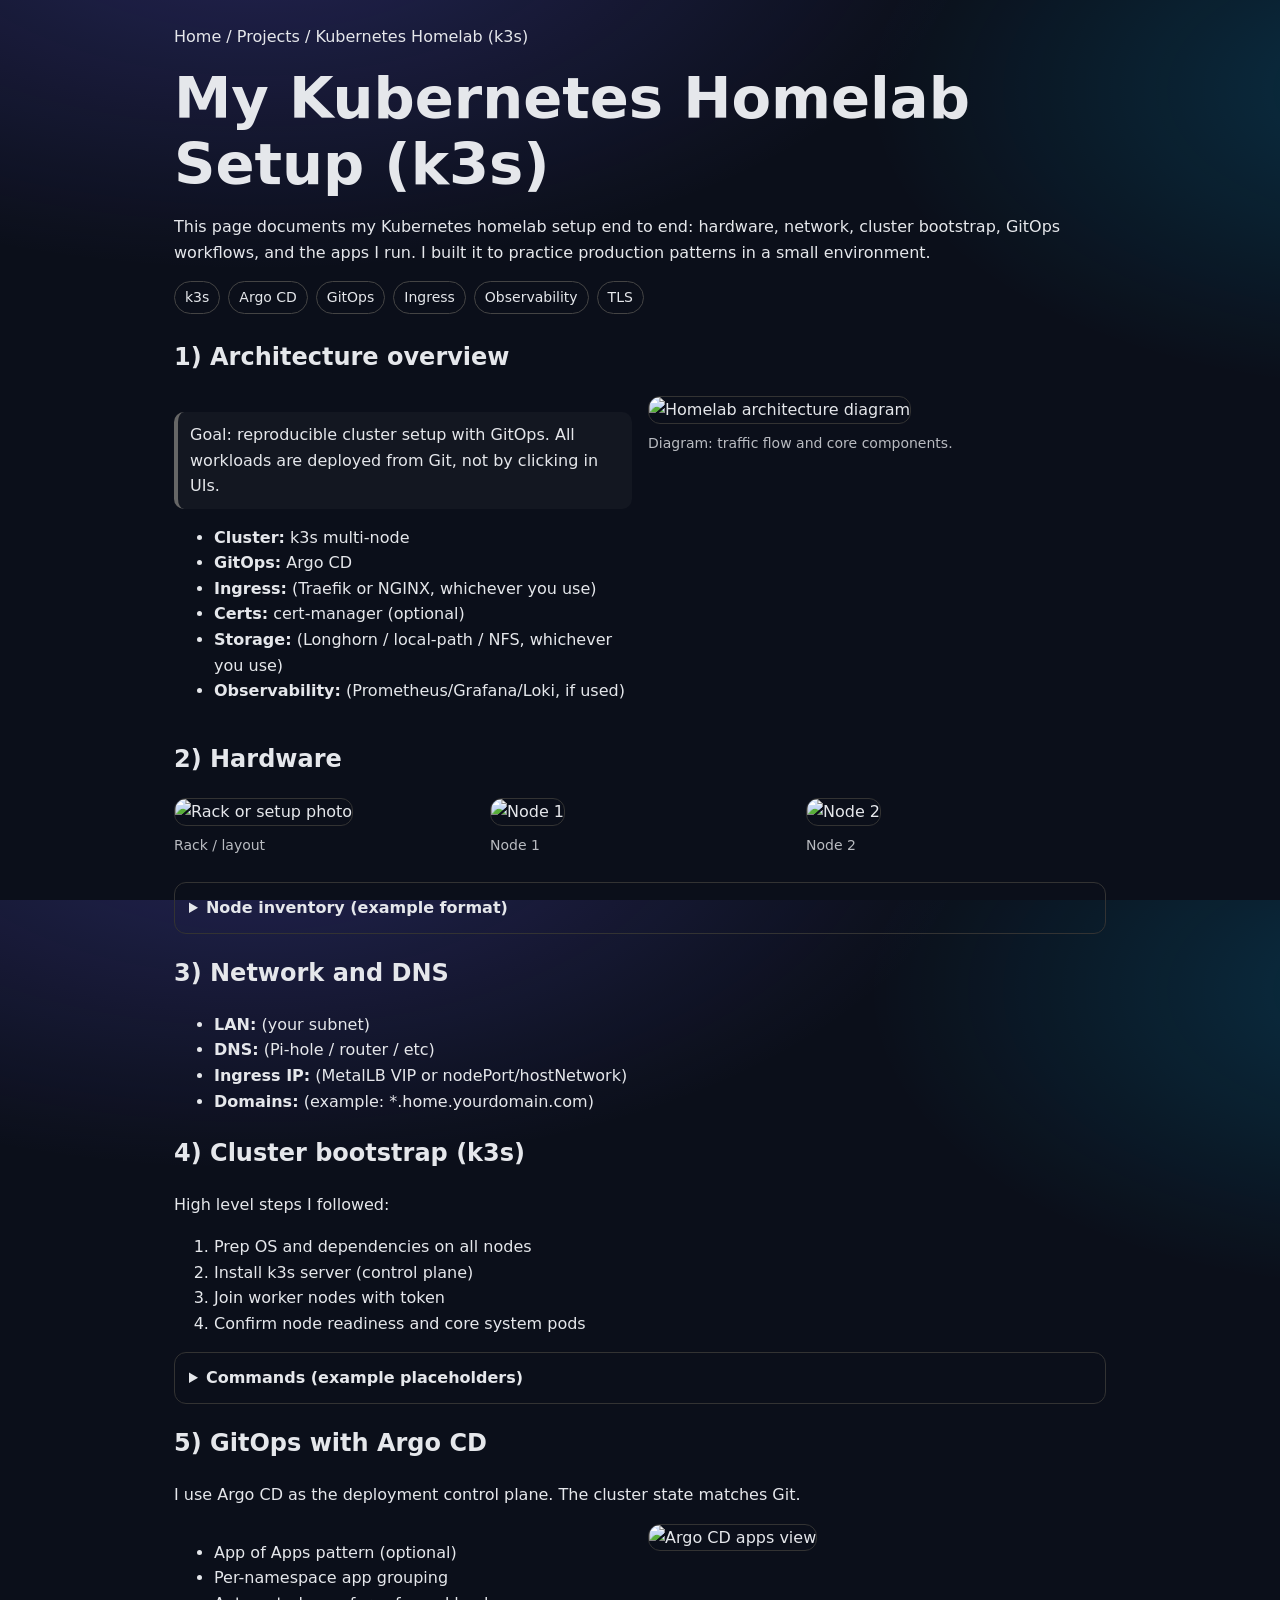
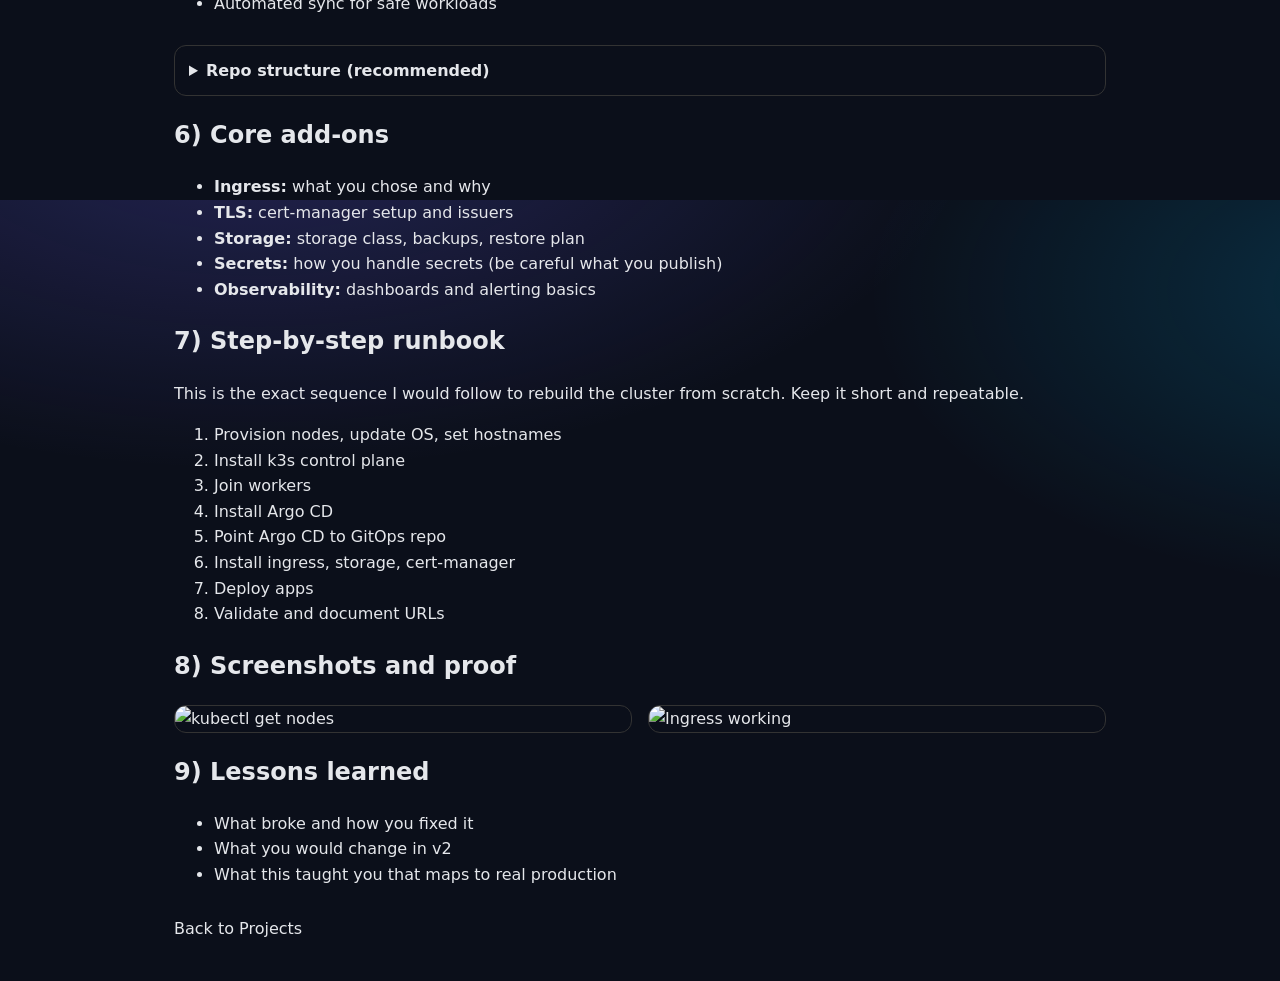
==== projects/home-lab-k3s.html @ 9fe8a178 "Update home-lab-k3s.html" ====
<!doctype html>
<html lang="en">
<head>
  <meta charset="utf-8" />
  <meta name="viewport" content="width=device-width,initial-scale=1" />
  <title>Kubernetes Homelab (k3s) | Sanjay Khambam</title>

  <!-- Reuse your main CSS -->
  <link rel="stylesheet" href="../style.css" />

  <style>
    /* Small page-only helpers if you need them */
    .page { max-width: 980px; margin: 0 auto; padding: 24px; }
    .crumbs { margin-bottom: 16px; }
    .crumbs a { text-decoration: none; }
    .meta { display: flex; flex-wrap: wrap; gap: 8px; margin: 12px 0 24px; }
    .tag { border: 1px solid #444; border-radius: 999px; padding: 4px 10px; font-size: 14px; }
    .grid2 { display: grid; grid-template-columns: 1fr 1fr; gap: 16px; }
    .grid3 { display: grid; grid-template-columns: repeat(3, 1fr); gap: 16px; }
    @media (max-width: 860px) { .grid2, .grid3 { grid-template-columns: 1fr; } }
    .img { width: 100%; border-radius: 12px; border: 1px solid #333; }
    pre { overflow: auto; padding: 14px; border-radius: 12px; border: 1px solid #333; }
    code { font-family: ui-monospace, SFMono-Regular, Menlo, Monaco, Consolas, "Liberation Mono", "Courier New", monospace; }
    details { border: 1px solid #333; border-radius: 12px; padding: 12px 14px; }
    details summary { cursor: pointer; font-weight: 600; }
    .callout { border-left: 4px solid #666; padding: 10px 12px; background: rgba(255,255,255,0.03); border-radius: 10px; }
  </style>
</head>

<body>
  <main class="page">
    <div class="crumbs">
      <a href="../index.html">Home</a> / <a href="../index.html#projects">Projects</a> / Kubernetes Homelab (k3s)
    </div>

    <h1>My Kubernetes Homelab Setup (k3s)</h1>
    <p>
      This page documents my Kubernetes homelab setup end to end: hardware, network, cluster bootstrap,
      GitOps workflows, and the apps I run. I built it to practice production patterns in a small environment.
    </p>

    <div class="meta">
      <span class="tag">k3s</span>
      <span class="tag">Argo CD</span>
      <span class="tag">GitOps</span>
      <span class="tag">Ingress</span>
      <span class="tag">Observability</span>
      <span class="tag">TLS</span>
    </div>

    <h2>1) Architecture overview</h2>
    <div class="grid2">
      <div>
        <p class="callout">
          Goal: reproducible cluster setup with GitOps.
          All workloads are deployed from Git, not by clicking in UIs.
        </p>
        <ul>
          <li><strong>Cluster:</strong> k3s multi-node</li>
          <li><strong>GitOps:</strong> Argo CD</li>
          <li><strong>Ingress:</strong> (Traefik or NGINX, whichever you use)</li>
          <li><strong>Certs:</strong> cert-manager (optional)</li>
          <li><strong>Storage:</strong> (Longhorn / local-path / NFS, whichever you use)</li>
          <li><strong>Observability:</strong> (Prometheus/Grafana/Loki, if used)</li>
        </ul>
      </div>
      <div>
        <img class="img" src="../assets/projects/homelab-k3s/diagrams/architecture.png" alt="Homelab architecture diagram" />
        <p style="opacity:0.8;font-size:14px;margin-top:8px;">Diagram: traffic flow and core components.</p>
      </div>
    </div>

    <h2>2) Hardware</h2>
    <div class="grid3">
      <div>
        <img class="img" src="../assets/projects/homelab-k3s/img/rack-front.jpg" alt="Rack or setup photo" />
        <p style="opacity:0.8;font-size:14px;margin-top:8px;">Rack / layout</p>
      </div>
      <div>
        <img class="img" src="../assets/projects/homelab-k3s/img/node-1.jpg" alt="Node 1" />
        <p style="opacity:0.8;font-size:14px;margin-top:8px;">Node 1</p>
      </div>
      <div>
        <img class="img" src="../assets/projects/homelab-k3s/img/node-2.jpg" alt="Node 2" />
        <p style="opacity:0.8;font-size:14px;margin-top:8px;">Node 2</p>
      </div>
    </div>

    <details style="margin-top:12px;">
      <summary>Node inventory (example format)</summary>
      <pre><code>Control plane:
- node-cp-1: CPU, RAM, Disk, OS

Workers:
- node-w-1: CPU, RAM, Disk, OS
- node-w-2: CPU, RAM, Disk, OS

Network:
- Router/firewall:
- Switch:
- DNS:</code></pre>
    </details>

    <h2>3) Network and DNS</h2>
    <ul>
      <li><strong>LAN:</strong> (your subnet)</li>
      <li><strong>DNS:</strong> (Pi-hole / router / etc)</li>
      <li><strong>Ingress IP:</strong> (MetalLB VIP or nodePort/hostNetwork)</li>
      <li><strong>Domains:</strong> (example: *.home.yourdomain.com)</li>
    </ul>

    <h2>4) Cluster bootstrap (k3s)</h2>
    <p>High level steps I followed:</p>
    <ol>
      <li>Prep OS and dependencies on all nodes</li>
      <li>Install k3s server (control plane)</li>
      <li>Join worker nodes with token</li>
      <li>Confirm node readiness and core system pods</li>
    </ol>

    <details>
      <summary>Commands (example placeholders)</summary>
      <pre><code># Control plane
curl -sfL https://get.k3s.io | sh -

# Get node token
sudo cat /var/lib/rancher/k3s/server/node-token

# Worker
curl -sfL https://get.k3s.io | K3S_URL="https://&lt;cp-ip&gt;:6443" K3S_TOKEN="&lt;token&gt;" sh -

# Verify
kubectl get nodes -o wide
kubectl get pods -A</code></pre>
    </details>

    <h2>5) GitOps with Argo CD</h2>
    <p>
      I use Argo CD as the deployment control plane. The cluster state matches Git.
    </p>

    <div class="grid2">
      <div>
        <ul>
          <li>App of Apps pattern (optional)</li>
          <li>Per-namespace app grouping</li>
          <li>Automated sync for safe workloads</li>
        </ul>
      </div>
      <div>
        <img class="img" src="../assets/projects/homelab-k3s/screenshots/argocd-apps.png" alt="Argo CD apps view" />
      </div>
    </div>

    <details style="margin-top:12px;">
      <summary>Repo structure (recommended)</summary>
      <pre><code>homelab-gitops/
  clusters/
    home/
      apps/
        argocd/
        ingress/
        cert-manager/
        monitoring/
        apps/
      bootstrap/
  charts/
  README.md</code></pre>
    </details>

    <h2>6) Core add-ons</h2>
    <ul>
      <li><strong>Ingress:</strong> what you chose and why</li>
      <li><strong>TLS:</strong> cert-manager setup and issuers</li>
      <li><strong>Storage:</strong> storage class, backups, restore plan</li>
      <li><strong>Secrets:</strong> how you handle secrets (be careful what you publish)</li>
      <li><strong>Observability:</strong> dashboards and alerting basics</li>
    </ul>

    <h2>7) Step-by-step runbook</h2>
    <p>
      This is the exact sequence I would follow to rebuild the cluster from scratch.
      Keep it short and repeatable.
    </p>

    <ol>
      <li>Provision nodes, update OS, set hostnames</li>
      <li>Install k3s control plane</li>
      <li>Join workers</li>
      <li>Install Argo CD</li>
      <li>Point Argo CD to GitOps repo</li>
      <li>Install ingress, storage, cert-manager</li>
      <li>Deploy apps</li>
      <li>Validate and document URLs</li>
    </ol>

    <h2>8) Screenshots and proof</h2>
    <div class="grid2">
      <img class="img" src="../assets/projects/homelab-k3s/screenshots/kubectl-nodes.png" alt="kubectl get nodes" />
      <img class="img" src="../assets/projects/homelab-k3s/screenshots/ingress.png" alt="Ingress working" />
    </div>

    <h2>9) Lessons learned</h2>
    <ul>
      <li>What broke and how you fixed it</li>
      <li>What you would change in v2</li>
      <li>What this taught you that maps to real production</li>
    </ul>

    <p style="margin-top:28px;">
      <a href="../index.html#projects">Back to Projects</a>
    </p>
  </main>
</body>
</html>
---- style.css ----
:root{--bg:#0b0f1a;--panel:#111827;--text:#E5E7EB;--muted:#9CA3AF;--brand1:#6C63FF;--brand2:#00C2FF;--chip:#1f2937}
*{box-sizing:border-box}html,body{height:100%}
body{margin:0;font-family:Inter,system-ui,-apple-system,Segoe UI,Roboto,Arial;background: radial-gradient(1200px 600px at 20% -10%, rgba(108,99,255,.25), transparent 60%), radial-gradient(900px 500px at 110% 10%, rgba(0,194,255,.18), transparent 60%), var(--bg);color:var(--text);line-height:1.6;-webkit-font-smoothing:antialiased}
a{color:inherit;text-decoration:none}
.nav{position:sticky;top:0;z-index:50;display:flex;justify-content:space-between;align-items:center;padding:14px 28px;backdrop-filter: blur(10px);background: rgba(11,15,26,.55);border-bottom:1px solid rgba(255,255,255,.06)}
.nav a{margin:0 10px;color:var(--muted);font-weight:600}.nav a:hover{color:#fff}.brand{color:#fff;font-weight:800;letter-spacing:.3px}
.hero{position:relative;min-height:78vh;display:grid;place-items:center;overflow:hidden}
.hero-bg{position:absolute;inset:0;width:100%;height:100%;object-fit:cover;filter:saturate(.95) contrast(1.05)}
.hero-overlay{position:absolute;inset:0;background:linear-gradient(180deg, rgba(11,15,26,.55) 0%, rgba(11,15,26,.85) 70%)}
.hero-content{position:relative;padding:0 24px;text-align:center;max-width:1100px;animation:fadeIn .8s ease both}
.eyebrow{letter-spacing:.35em;color:var(--muted);font-weight:700;font-size:.8rem}
h1{font-size:clamp(2rem, 4.8vw, 3.6rem);margin:.4rem 0 1rem;line-height:1.15}
.glow{background:linear-gradient(90deg,#fff,#c3d9ff);-webkit-background-clip:text;background-clip:text;color:transparent;text-shadow:0 0 30px rgba(108,99,255,.3)}
.sub{max-width:850px;margin:0 auto 16px;color:#cbd5e1}
.chips{display:flex;flex-wrap:wrap;gap:10px;justify-content:center;margin:18px 0 26px}
.chip{padding:8px 14px;border-radius:999px;background:var(--chip);color:#c7d2fe;border:1px solid rgba(255,255,255,.06);transition:all .2s}
.chip:hover{transform:translateY(-2px);box-shadow:0 10px 20px rgba(108,99,255,.18), inset 0 0 0 1px rgba(108,99,255,.4)}
.cta{display:inline-block;padding:12px 22px;border-radius:12px;font-weight:800;letter-spacing:.4px;background:linear-gradient(90deg,var(--brand1),var(--brand2));color:#0b1020;box-shadow:0 12px 30px rgba(0,194,255,.25);transition:transform .15s ease, box-shadow .15s ease}
.cta:hover{transform:translateY(-2px);box-shadow:0 14px 36px rgba(0,194,255,.35)}
.section{max-width:1100px;margin:60px auto;padding:0 24px}
.section h2{font-size:1.8rem;margin-bottom:16px}
.grid-tiles{display:grid;grid-template-columns:repeat(auto-fit,minmax(160px,1fr));gap:14px}
.tile{padding:18px 16px;border-radius:14px;background:var(--panel);border:1px solid rgba(255,255,255,.06);text-align:center;transition:all .2s}
.tile:hover{transform:translateY(-3px);box-shadow:0 10px 22px rgba(108,99,255,.18)}
.cards{display:grid;grid-template-columns:repeat(auto-fit,minmax(260px,1fr));gap:16px}
.card{padding:18px;border-radius:16px;background:var(--panel);border:1px solid rgba(255,255,255,.06);transition:all .2s}
.card:hover{transform:translateY(-3px);box-shadow:0 12px 26px rgba(0,194,255,.2)}.card.link{cursor:pointer}
.certs{display:grid;grid-template-columns:repeat(auto-fit,minmax(280px,1fr));gap:16px}
.cert{display:flex;gap:14px;align-items:center;padding:14px;border-radius:16px;background:var(--panel);border:1px solid rgba(255,255,255,.06)}
.cert img{width:72px;height:72px;border-radius:12px;background:#0b0f1a}
.cert h4{margin:0 0 4px}.hint{color:var(--muted);font-size:.9rem}
.socials{display:flex;flex-wrap:wrap;gap:12px}
.social{display:inline-flex;align-items:center;gap:8px;padding:10px 14px;border-radius:12px;background:var(--panel);border:1px solid rgba(255,255,255,.06);transition:all .2s}
.social:hover{transform:translateY(-2px);box-shadow:0 10px 22px rgba(0,194,255,.2)}
.social img{width:18px;height:18px}
.footer{padding:26px 16px;text-align:center;color:var(--muted)}
@keyframes fadeIn{from{opacity:0;transform:translateY(8px)}to{opacity:1;transform:none}}
@media (max-width:640px){.nav{padding:12px 16px}.nav nav a{display:none}}

/* Typewriter Effect */
.typewriter {
  overflow: hidden;
  white-space: nowrap;
  border-right: 3px solid rgba(108, 99, 255, 0.75);
  width: 0;
  animation: typing 3.5s steps(40, end) forwards, blink .75s step-end infinite;
  display: inline-block;
}

@keyframes typing {
  from { width: 0 }
  to { width: 100% }
}

@keyframes blink {
  from, to { border-color: transparent }
  50% { border-color: rgba(108, 99, 255, 0.75); }
}

/* Section layout improvements */
.section {
  max-width: 1000px;
  margin: 80px auto;
  padding: 0 24px;
  text-align: center;
  animation: fadeInUp 0.8s ease both;
}

.section h2 {
  font-size: 2rem;
  margin-bottom: 20px;
  color: #fff;
}

.section p {
  color: #cbd5e1;
  margin-bottom: 24px;
}

.grid-tiles {
  display: flex;
  flex-wrap: wrap;
  justify-content: center;
  gap: 18px;
}

/* Fade in animation for smoother reveal */
@keyframes fadeInUp {
  from { opacity: 0; transform: translateY(20px); }
  to { opacity: 1; transform: translateY(0); }
}
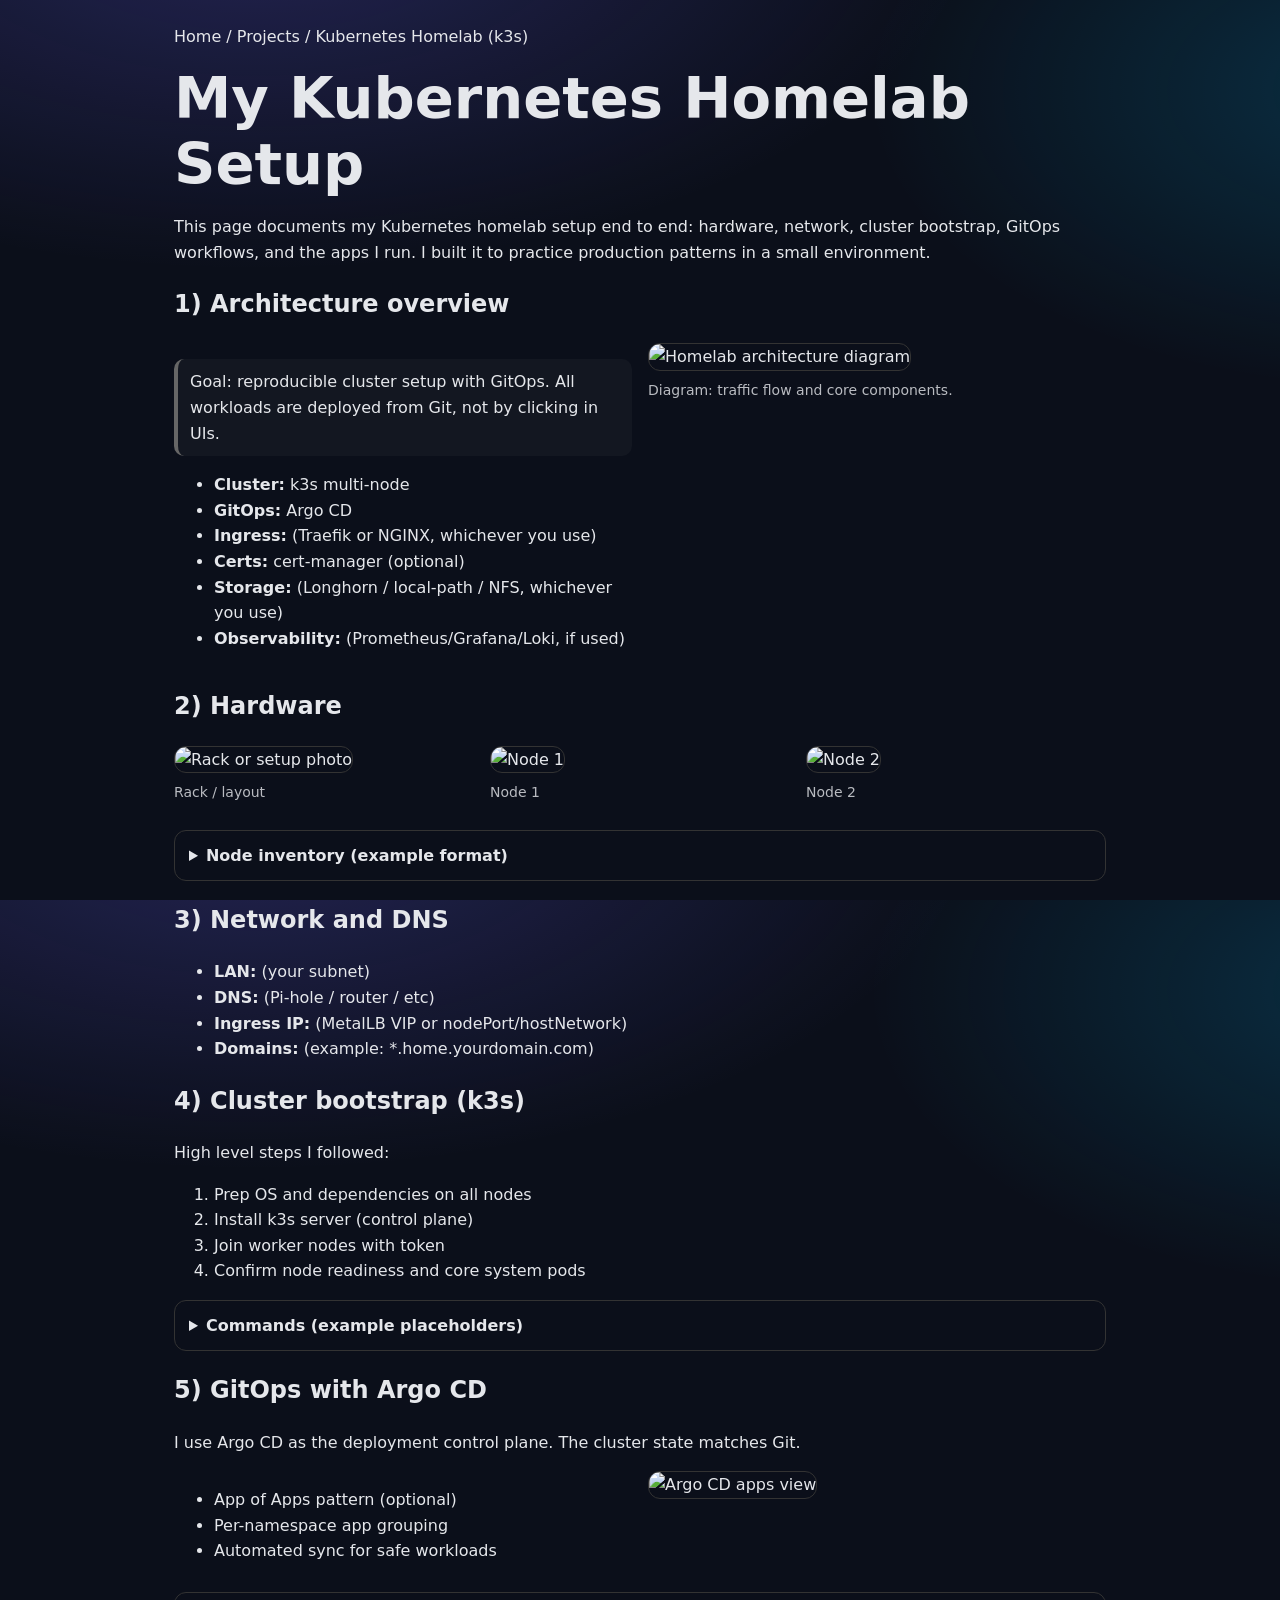
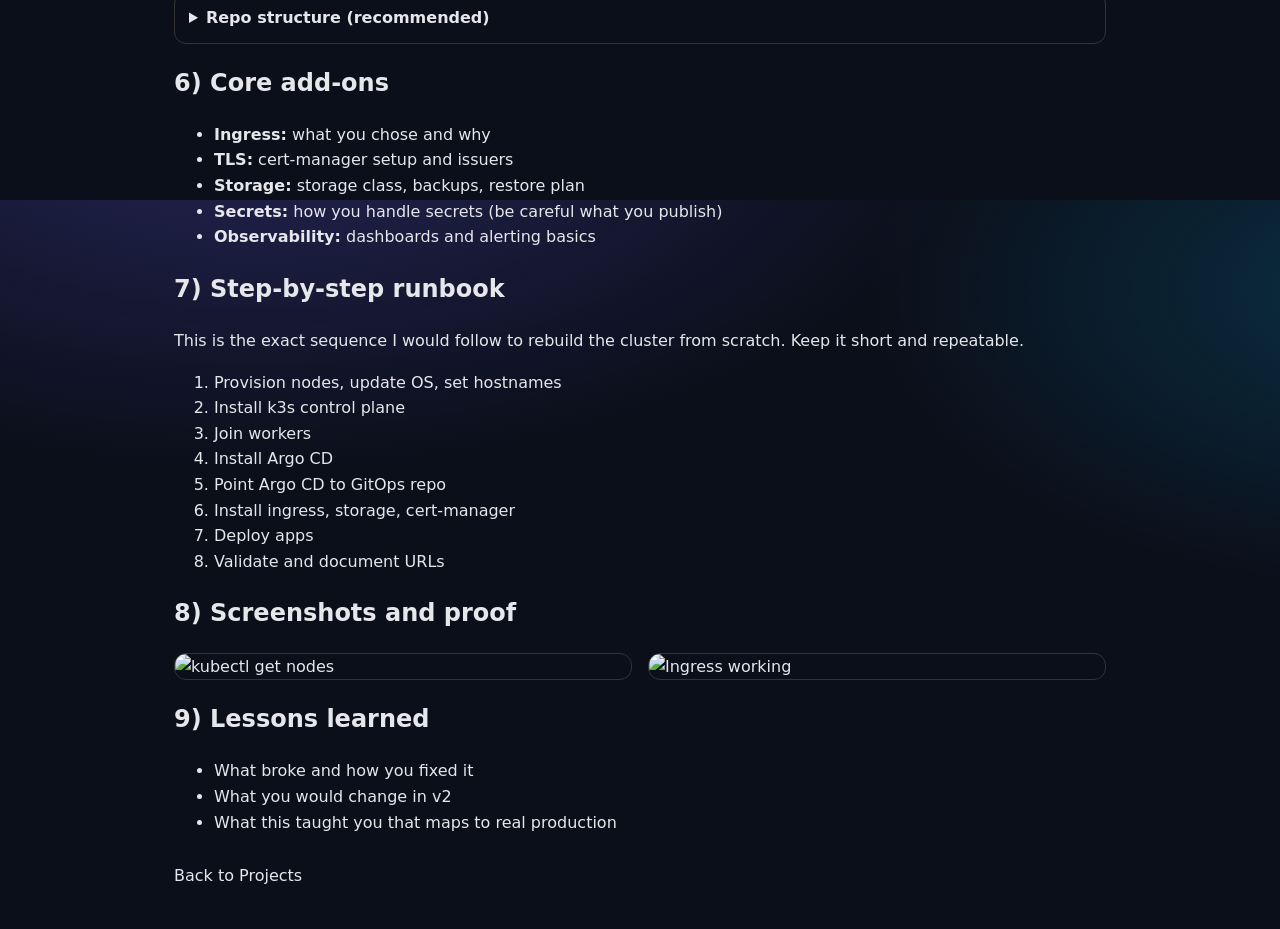
==== commit 742a4927: "Update home-lab-k3s.html" ====
--- a/projects/home-lab-k3s.html
+++ b/projects/home-lab-k3s.html
@@ -33,20 +33,12 @@
       <a href="../index.html">Home</a> / <a href="../index.html#projects">Projects</a> / Kubernetes Homelab (k3s)
     </div>
 
-    <h1>My Kubernetes Homelab Setup (k3s)</h1>
+    <h1>My Kubernetes Homelab Setup</h1>
     <p>
       This page documents my Kubernetes homelab setup end to end: hardware, network, cluster bootstrap,
       GitOps workflows, and the apps I run. I built it to practice production patterns in a small environment.
     </p>
 
-    <div class="meta">
-      <span class="tag">k3s</span>
-      <span class="tag">Argo CD</span>
-      <span class="tag">GitOps</span>
-      <span class="tag">Ingress</span>
-      <span class="tag">Observability</span>
-      <span class="tag">TLS</span>
-    </div>
 
     <h2>1) Architecture overview</h2>
     <div class="grid2">
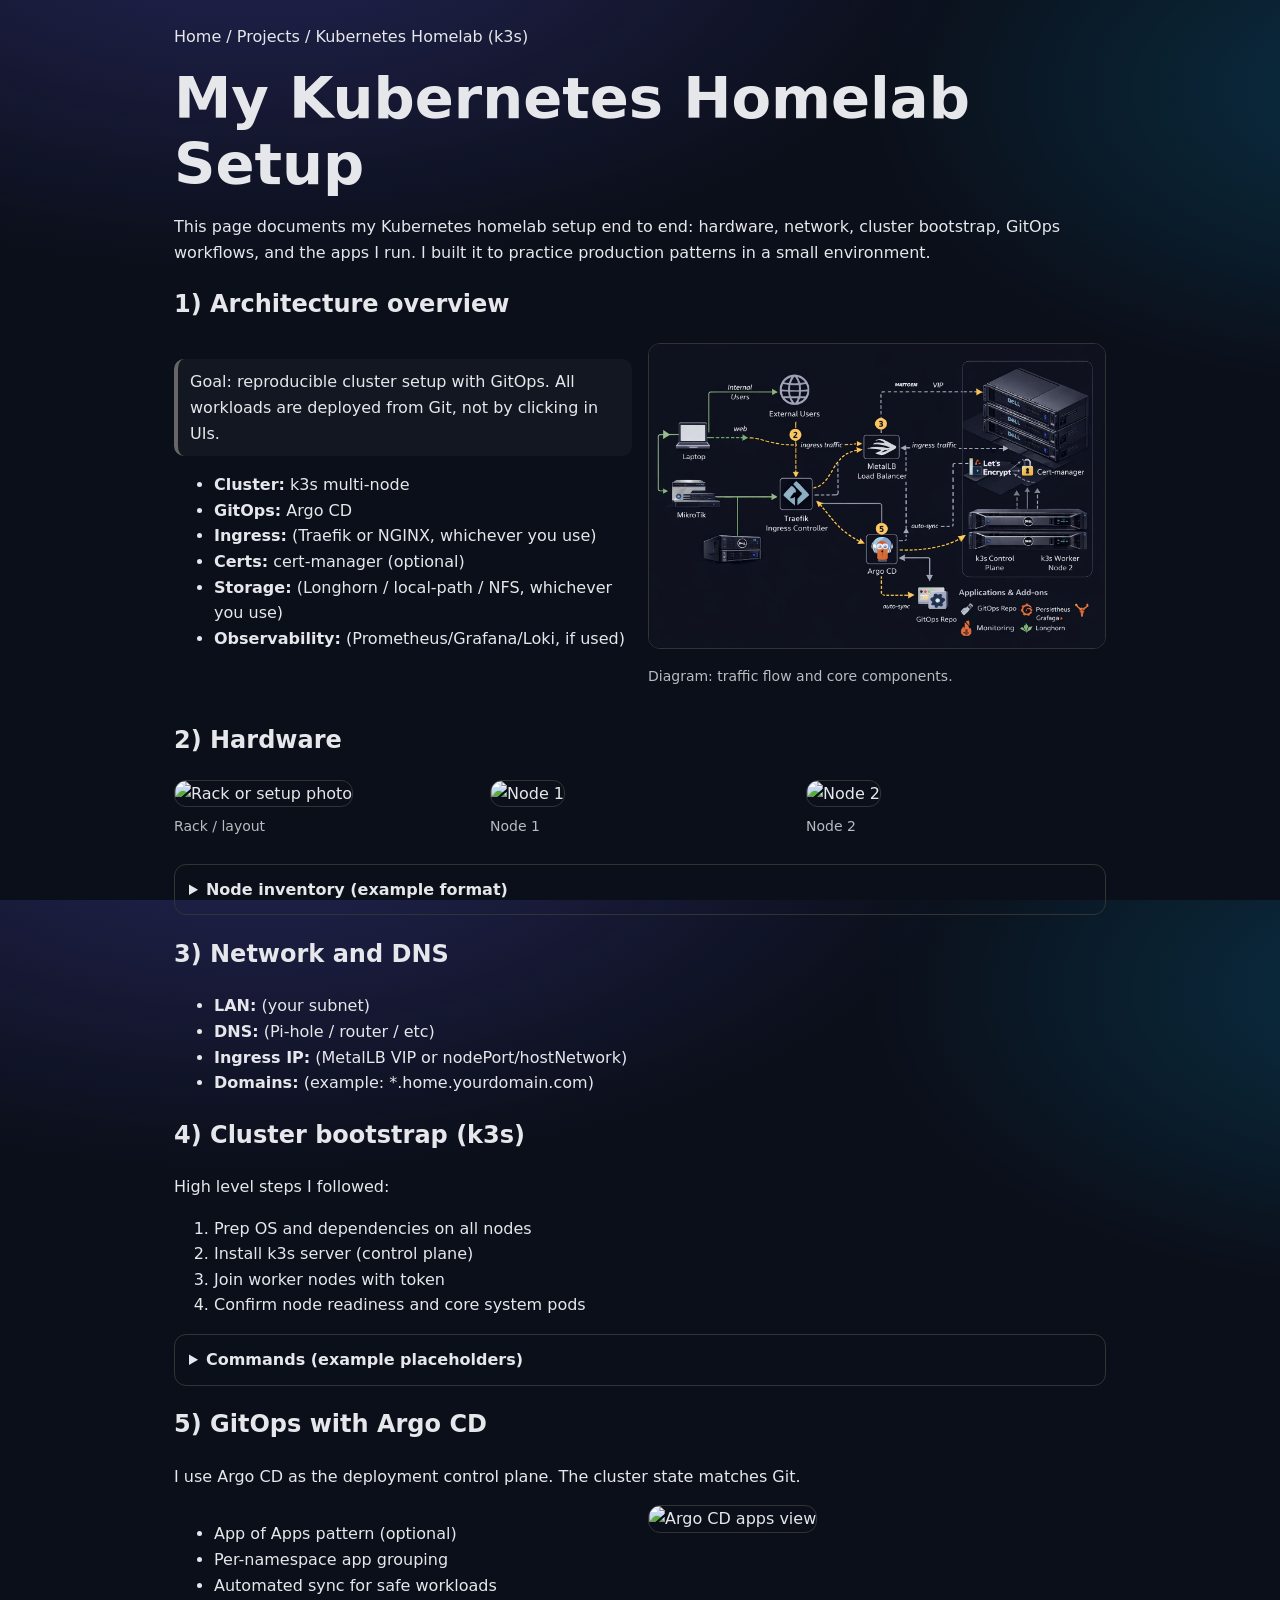
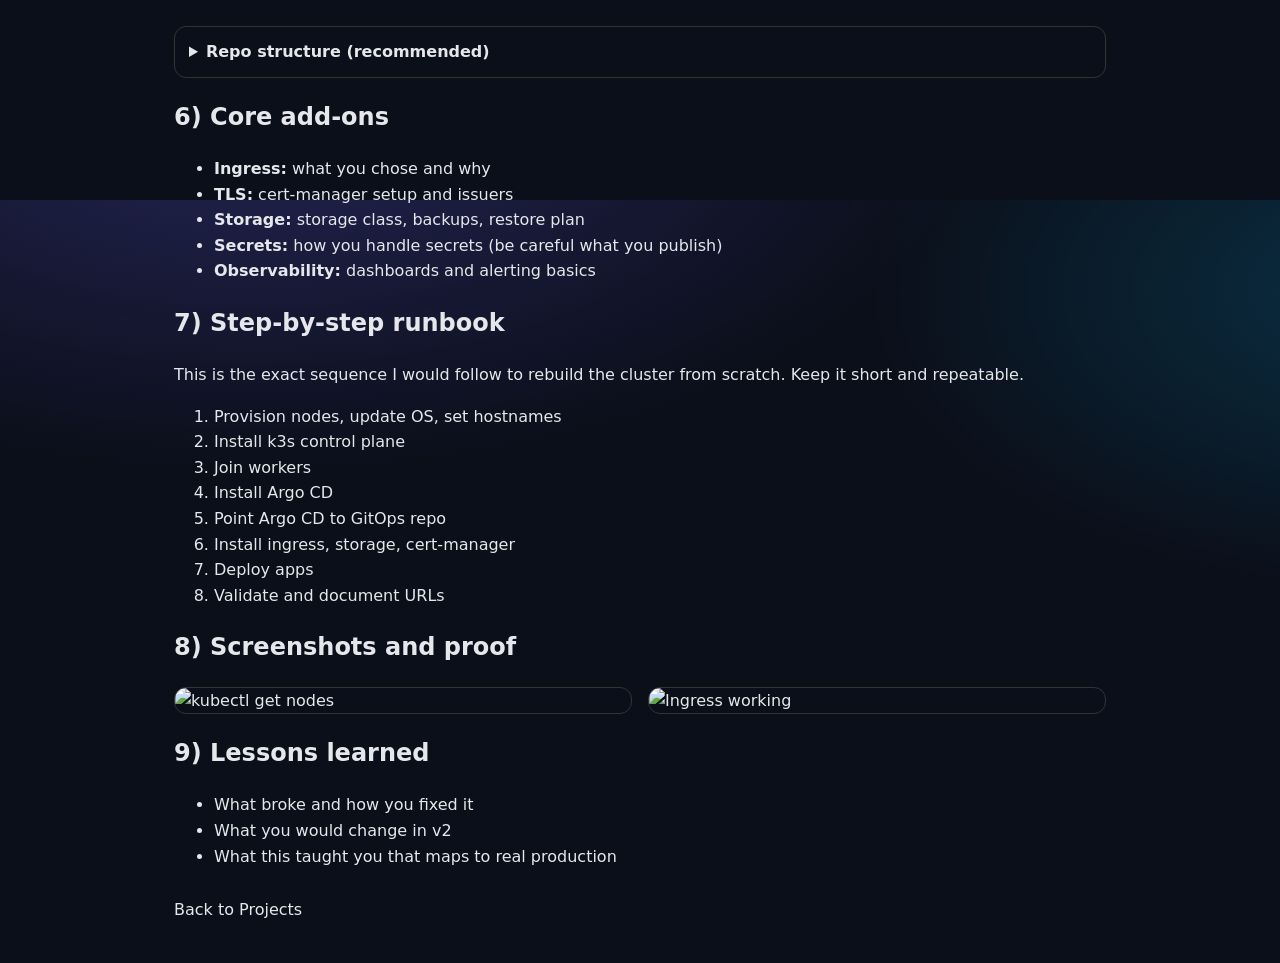
==== commit 93f966c8: "Update home-lab-k3s.html" ====
--- a/projects/home-lab-k3s.html
+++ b/projects/home-lab-k3s.html
@@ -57,7 +57,7 @@
         </ul>
       </div>
       <div>
-        <img class="img" src="../assets/projects/homelab-k3s/diagrams/architecture.png" alt="Homelab architecture diagram" />
+        <img class="img" src="../assets/images/homelab-k3s/architecture.png" alt="Homelab architecture diagram" />
         <p style="opacity:0.8;font-size:14px;margin-top:8px;">Diagram: traffic flow and core components.</p>
       </div>
     </div>
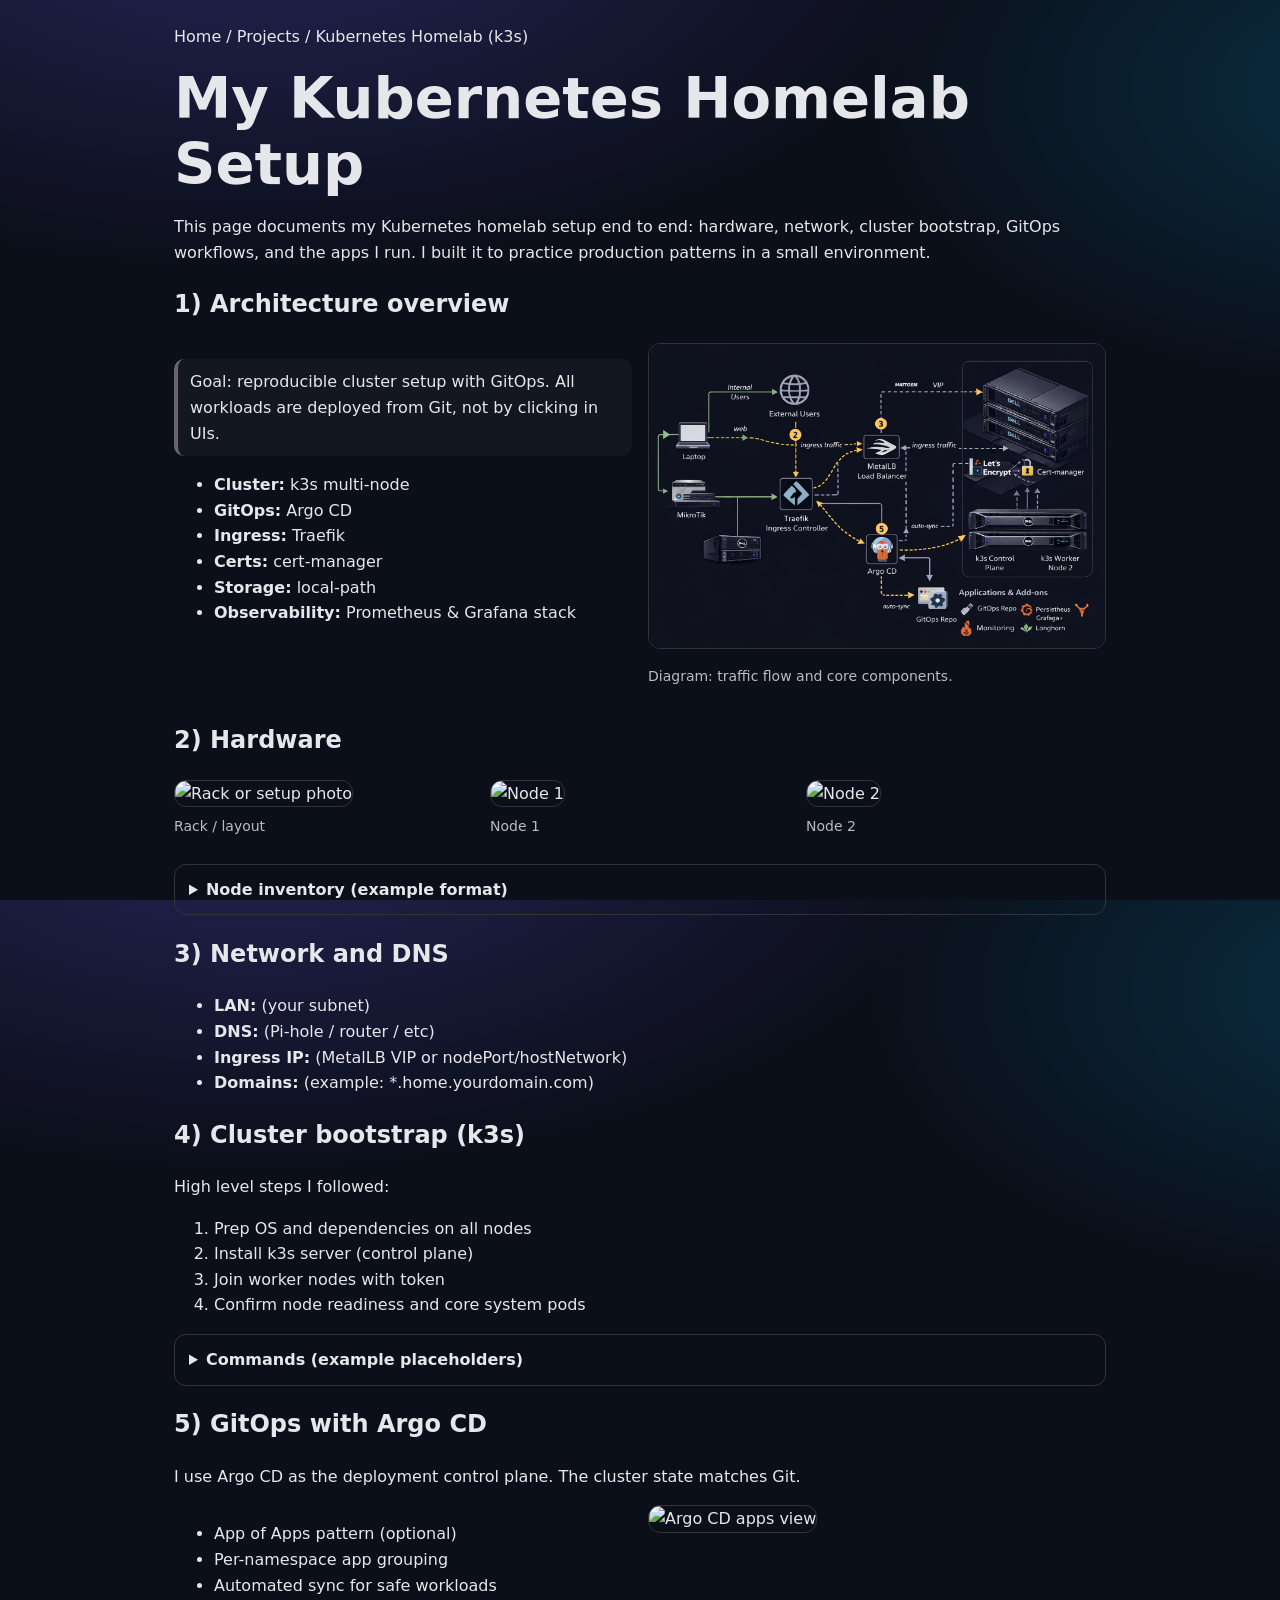
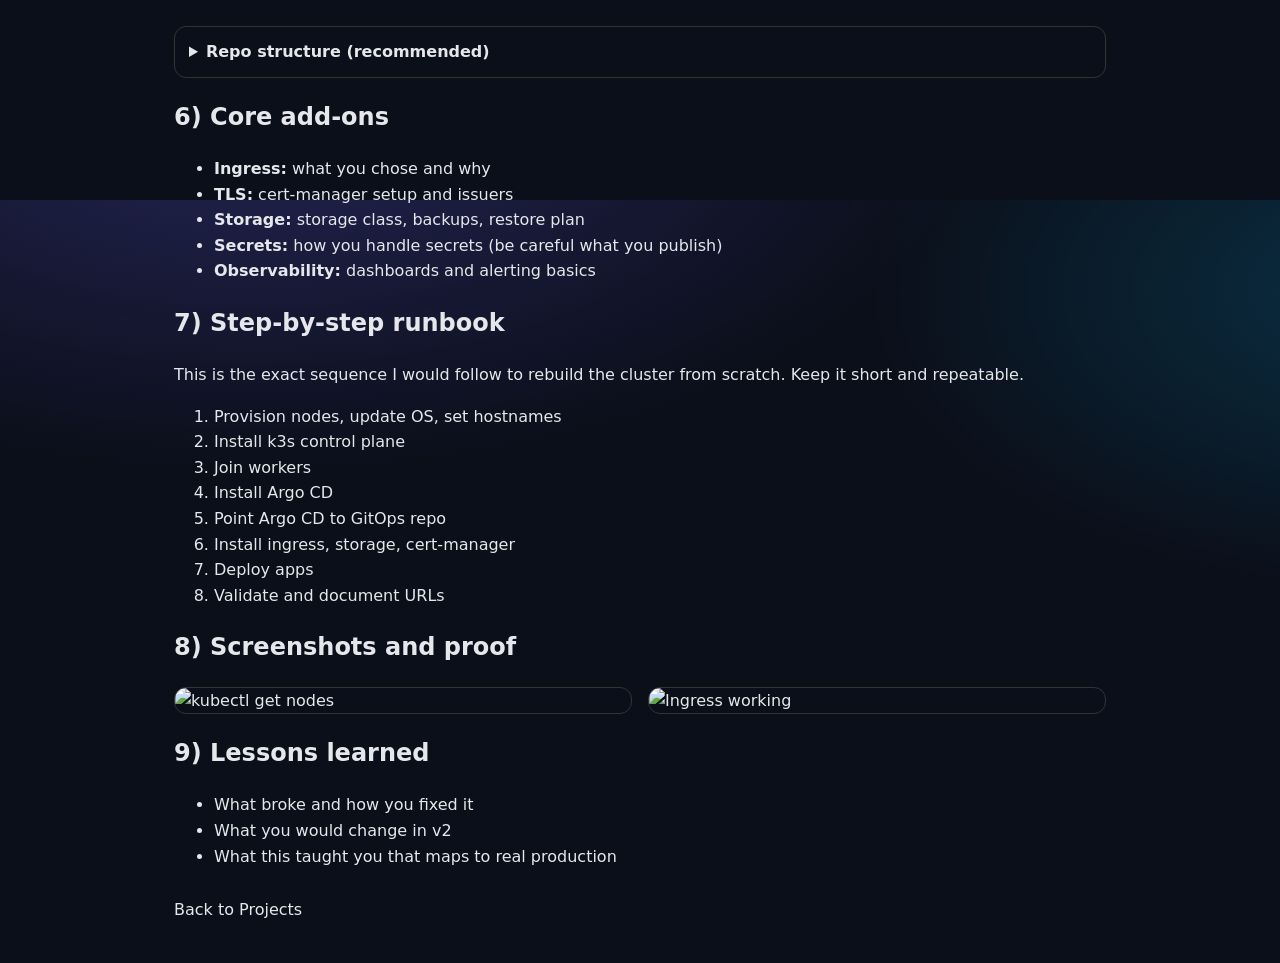
==== commit 869331a7: "Update home-lab-k3s.html" ====
--- a/projects/home-lab-k3s.html
+++ b/projects/home-lab-k3s.html
@@ -50,10 +50,10 @@
         <ul>
           <li><strong>Cluster:</strong> k3s multi-node</li>
           <li><strong>GitOps:</strong> Argo CD</li>
-          <li><strong>Ingress:</strong> (Traefik or NGINX, whichever you use)</li>
-          <li><strong>Certs:</strong> cert-manager (optional)</li>
-          <li><strong>Storage:</strong> (Longhorn / local-path / NFS, whichever you use)</li>
-          <li><strong>Observability:</strong> (Prometheus/Grafana/Loki, if used)</li>
+          <li><strong>Ingress:</strong> Traefik</li>
+          <li><strong>Certs:</strong> cert-manager</li>
+          <li><strong>Storage:</strong> local-path</li>
+          <li><strong>Observability:</strong> Prometheus & Grafana stack</li>
         </ul>
       </div>
       <div>
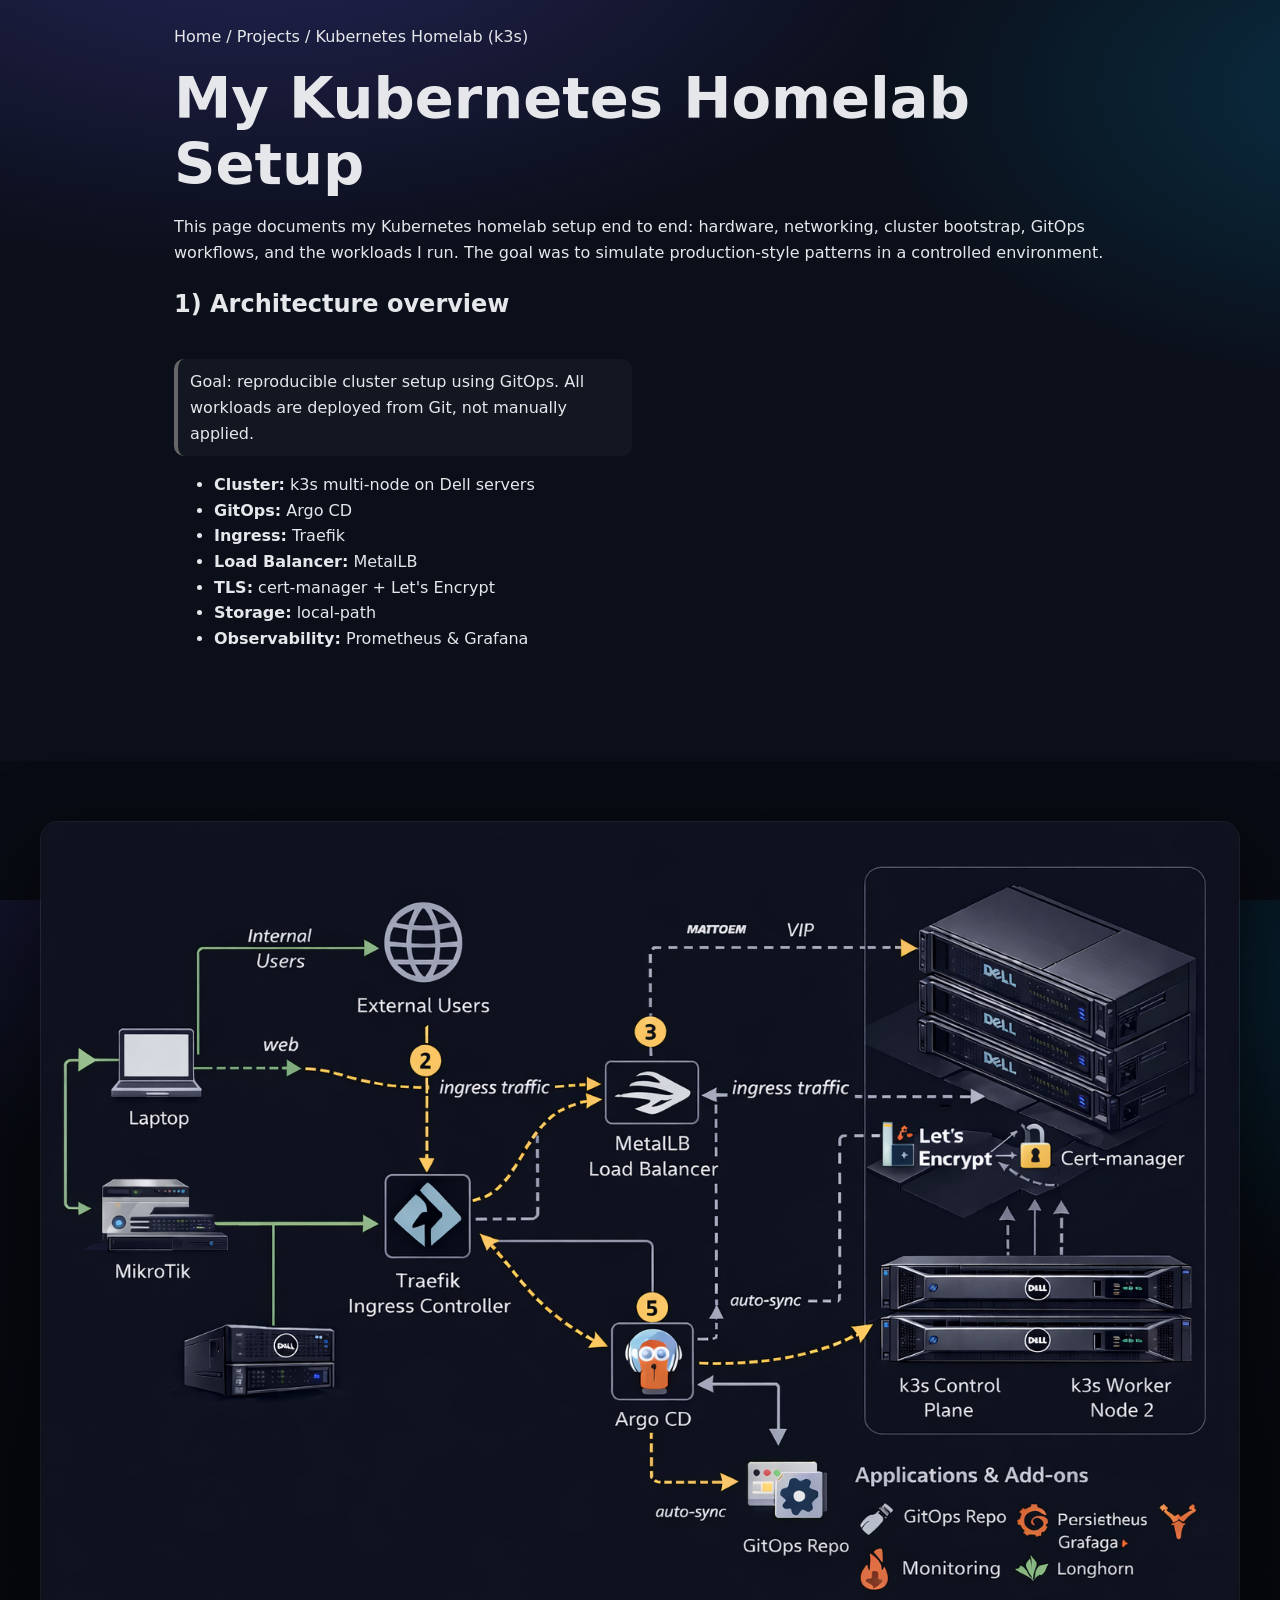
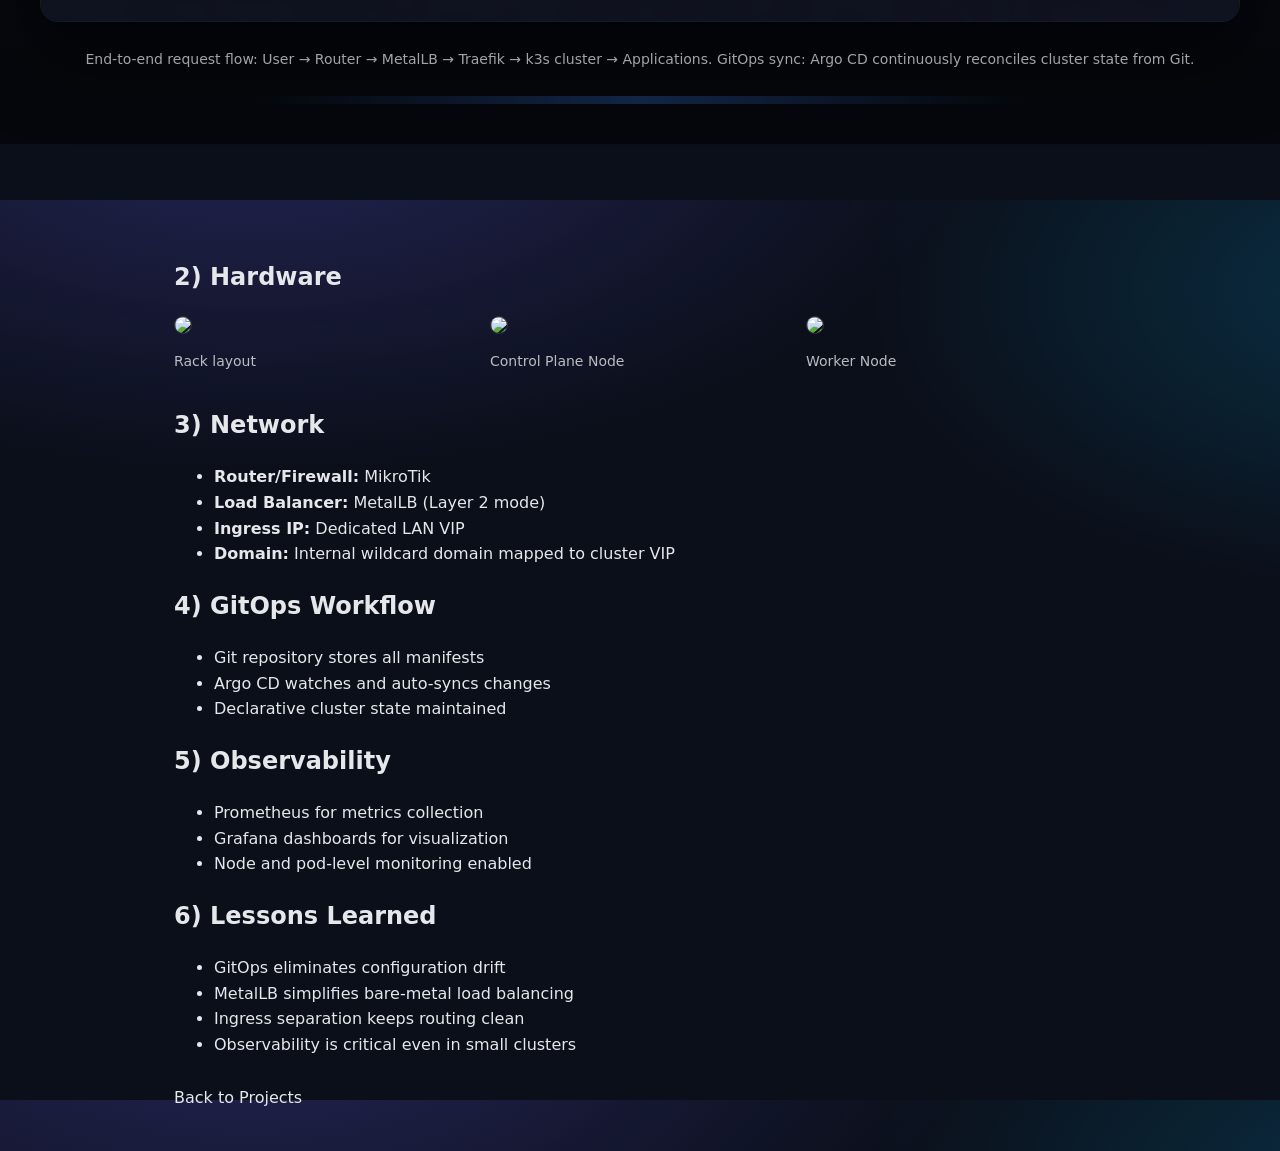
==== commit 9f591e5c: "Update home-lab-k3s.html" ====
--- a/projects/home-lab-k3s.html
+++ b/projects/home-lab-k3s.html
@@ -1,207 +1,233 @@
 <!doctype html>
 <html lang="en">
 <head>
-  <meta charset="utf-8" />
-  <meta name="viewport" content="width=device-width,initial-scale=1" />
-  <title>Kubernetes Homelab (k3s) | Sanjay Khambam</title>
-
-  <!-- Reuse your main CSS -->
-  <link rel="stylesheet" href="../style.css" />
-
-  <style>
-    /* Small page-only helpers if you need them */
-    .page { max-width: 980px; margin: 0 auto; padding: 24px; }
-    .crumbs { margin-bottom: 16px; }
-    .crumbs a { text-decoration: none; }
-    .meta { display: flex; flex-wrap: wrap; gap: 8px; margin: 12px 0 24px; }
-    .tag { border: 1px solid #444; border-radius: 999px; padding: 4px 10px; font-size: 14px; }
-    .grid2 { display: grid; grid-template-columns: 1fr 1fr; gap: 16px; }
-    .grid3 { display: grid; grid-template-columns: repeat(3, 1fr); gap: 16px; }
-    @media (max-width: 860px) { .grid2, .grid3 { grid-template-columns: 1fr; } }
-    .img { width: 100%; border-radius: 12px; border: 1px solid #333; }
-    pre { overflow: auto; padding: 14px; border-radius: 12px; border: 1px solid #333; }
-    code { font-family: ui-monospace, SFMono-Regular, Menlo, Monaco, Consolas, "Liberation Mono", "Courier New", monospace; }
-    details { border: 1px solid #333; border-radius: 12px; padding: 12px 14px; }
-    details summary { cursor: pointer; font-weight: 600; }
-    .callout { border-left: 4px solid #666; padding: 10px 12px; background: rgba(255,255,255,0.03); border-radius: 10px; }
-  </style>
+<meta charset="utf-8" />
+<meta name="viewport" content="width=device-width,initial-scale=1" />
+<title>Kubernetes Homelab (k3s) | Sanjay Khambam</title>
+
+<link rel="stylesheet" href="../style.css" />
+
+<style>
+.page { max-width: 980px; margin: 0 auto; padding: 24px; }
+.crumbs { margin-bottom: 16px; }
+.crumbs a { text-decoration: none; }
+
+.meta { display: flex; flex-wrap: wrap; gap: 8px; margin: 12px 0 24px; }
+.tag { border: 1px solid #444; border-radius: 999px; padding: 4px 10px; font-size: 14px; }
+
+.grid2 { display: grid; grid-template-columns: 1fr 1fr; gap: 16px; }
+.grid3 { display: grid; grid-template-columns: repeat(3, 1fr); gap: 16px; }
+
+@media (max-width: 860px) {
+  .grid2, .grid3 { grid-template-columns: 1fr; }
+}
+
+.img {
+  width: 100%;
+  border-radius: 12px;
+  border: 1px solid #333;
+}
+
+pre {
+  overflow: auto;
+  padding: 14px;
+  border-radius: 12px;
+  border: 1px solid #333;
+}
+
+code {
+  font-family: ui-monospace, SFMono-Regular, Menlo, Monaco, Consolas, "Courier New", monospace;
+}
+
+details {
+  border: 1px solid #333;
+  border-radius: 12px;
+  padding: 12px 14px;
+}
+
+details summary {
+  cursor: pointer;
+  font-weight: 600;
+}
+
+.callout {
+  border-left: 4px solid #666;
+  padding: 10px 12px;
+  background: rgba(255,255,255,0.03);
+  border-radius: 10px;
+}
+
+/* -------- FULL WIDTH DIAGRAM SECTION -------- */
+
+.diagram-section {
+  margin: 70px 0;
+  position: relative;
+  left: 50%;
+  right: 50%;
+  margin-left: -50vw;
+  margin-right: -50vw;
+  width: 100vw;
+  padding: 60px 0;
+  background: linear-gradient(to bottom, rgba(0,0,0,0.25), rgba(0,0,0,0.55));
+}
+
+.diagram-wrapper {
+  max-width: 1400px;
+  margin: 0 auto;
+  padding: 0 40px;
+}
+
+.diagram-full {
+  width: 100%;
+  height: auto;
+  border-radius: 18px;
+  box-shadow: 0 30px 80px rgba(0,0,0,0.6);
+  border: 1px solid rgba(255,255,255,0.08);
+  animation: fadeIn 0.8s ease-out;
+}
+
+.diagram-caption {
+  text-align: center;
+  margin-top: 18px;
+  opacity: 0.7;
+  font-size: 14px;
+}
+
+@keyframes fadeIn {
+  from { opacity: 0; transform: translateY(20px); }
+  to { opacity: 1; transform: translateY(0); }
+}
+
+/* subtle pulse highlight */
+.diagram-wrapper::after {
+  content: "";
+  position: absolute;
+  left: 50%;
+  transform: translateX(-50%);
+  width: 60%;
+  height: 8px;
+  bottom: 40px;
+  background: linear-gradient(90deg, transparent, #3b82f6, transparent);
+  opacity: 0.25;
+  animation: pulse 3s infinite;
+}
+
+@keyframes pulse {
+  0% { opacity: 0.15; }
+  50% { opacity: 0.4; }
+  100% { opacity: 0.15; }
+}
+</style>
 </head>
 
 <body>
-  <main class="page">
-    <div class="crumbs">
-      <a href="../index.html">Home</a> / <a href="../index.html#projects">Projects</a> / Kubernetes Homelab (k3s)
-    </div>
-
-    <h1>My Kubernetes Homelab Setup</h1>
-    <p>
-      This page documents my Kubernetes homelab setup end to end: hardware, network, cluster bootstrap,
-      GitOps workflows, and the apps I run. I built it to practice production patterns in a small environment.
+<main class="page">
+
+<div class="crumbs">
+  <a href="../index.html">Home</a> /
+  <a href="../index.html#projects">Projects</a> /
+  Kubernetes Homelab (k3s)
+</div>
+
+<h1>My Kubernetes Homelab Setup</h1>
+
+<p>
+This page documents my Kubernetes homelab setup end to end: hardware, networking,
+cluster bootstrap, GitOps workflows, and the workloads I run.
+The goal was to simulate production-style patterns in a controlled environment.
+</p>
+
+<h2>1) Architecture overview</h2>
+
+<div class="grid2">
+  <div>
+    <p class="callout">
+      Goal: reproducible cluster setup using GitOps.
+      All workloads are deployed from Git, not manually applied.
     </p>
 
-
-    <h2>1) Architecture overview</h2>
-    <div class="grid2">
-      <div>
-        <p class="callout">
-          Goal: reproducible cluster setup with GitOps.
-          All workloads are deployed from Git, not by clicking in UIs.
-        </p>
-        <ul>
-          <li><strong>Cluster:</strong> k3s multi-node</li>
-          <li><strong>GitOps:</strong> Argo CD</li>
-          <li><strong>Ingress:</strong> Traefik</li>
-          <li><strong>Certs:</strong> cert-manager</li>
-          <li><strong>Storage:</strong> local-path</li>
-          <li><strong>Observability:</strong> Prometheus & Grafana stack</li>
-        </ul>
-      </div>
-      <div>
-        <img class="img" src="../assets/images/homelab-k3s/architecture.png" alt="Homelab architecture diagram" />
-        <p style="opacity:0.8;font-size:14px;margin-top:8px;">Diagram: traffic flow and core components.</p>
-      </div>
-    </div>
-
-    <h2>2) Hardware</h2>
-    <div class="grid3">
-      <div>
-        <img class="img" src="../assets/projects/homelab-k3s/img/rack-front.jpg" alt="Rack or setup photo" />
-        <p style="opacity:0.8;font-size:14px;margin-top:8px;">Rack / layout</p>
-      </div>
-      <div>
-        <img class="img" src="../assets/projects/homelab-k3s/img/node-1.jpg" alt="Node 1" />
-        <p style="opacity:0.8;font-size:14px;margin-top:8px;">Node 1</p>
-      </div>
-      <div>
-        <img class="img" src="../assets/projects/homelab-k3s/img/node-2.jpg" alt="Node 2" />
-        <p style="opacity:0.8;font-size:14px;margin-top:8px;">Node 2</p>
-      </div>
-    </div>
-
-    <details style="margin-top:12px;">
-      <summary>Node inventory (example format)</summary>
-      <pre><code>Control plane:
-- node-cp-1: CPU, RAM, Disk, OS
-
-Workers:
-- node-w-1: CPU, RAM, Disk, OS
-- node-w-2: CPU, RAM, Disk, OS
-
-Network:
-- Router/firewall:
-- Switch:
-- DNS:</code></pre>
-    </details>
-
-    <h2>3) Network and DNS</h2>
     <ul>
-      <li><strong>LAN:</strong> (your subnet)</li>
-      <li><strong>DNS:</strong> (Pi-hole / router / etc)</li>
-      <li><strong>Ingress IP:</strong> (MetalLB VIP or nodePort/hostNetwork)</li>
-      <li><strong>Domains:</strong> (example: *.home.yourdomain.com)</li>
+      <li><strong>Cluster:</strong> k3s multi-node on Dell servers</li>
+      <li><strong>GitOps:</strong> Argo CD</li>
+      <li><strong>Ingress:</strong> Traefik</li>
+      <li><strong>Load Balancer:</strong> MetalLB</li>
+      <li><strong>TLS:</strong> cert-manager + Let's Encrypt</li>
+      <li><strong>Storage:</strong> local-path</li>
+      <li><strong>Observability:</strong> Prometheus & Grafana</li>
     </ul>
-
-    <h2>4) Cluster bootstrap (k3s)</h2>
-    <p>High level steps I followed:</p>
-    <ol>
-      <li>Prep OS and dependencies on all nodes</li>
-      <li>Install k3s server (control plane)</li>
-      <li>Join worker nodes with token</li>
-      <li>Confirm node readiness and core system pods</li>
-    </ol>
-
-    <details>
-      <summary>Commands (example placeholders)</summary>
-      <pre><code># Control plane
-curl -sfL https://get.k3s.io | sh -
-
-# Get node token
-sudo cat /var/lib/rancher/k3s/server/node-token
-
-# Worker
-curl -sfL https://get.k3s.io | K3S_URL="https://&lt;cp-ip&gt;:6443" K3S_TOKEN="&lt;token&gt;" sh -
-
-# Verify
-kubectl get nodes -o wide
-kubectl get pods -A</code></pre>
-    </details>
-
-    <h2>5) GitOps with Argo CD</h2>
-    <p>
-      I use Argo CD as the deployment control plane. The cluster state matches Git.
-    </p>
-
-    <div class="grid2">
-      <div>
-        <ul>
-          <li>App of Apps pattern (optional)</li>
-          <li>Per-namespace app grouping</li>
-          <li>Automated sync for safe workloads</li>
-        </ul>
-      </div>
-      <div>
-        <img class="img" src="../assets/projects/homelab-k3s/screenshots/argocd-apps.png" alt="Argo CD apps view" />
-      </div>
-    </div>
-
-    <details style="margin-top:12px;">
-      <summary>Repo structure (recommended)</summary>
-      <pre><code>homelab-gitops/
-  clusters/
-    home/
-      apps/
-        argocd/
-        ingress/
-        cert-manager/
-        monitoring/
-        apps/
-      bootstrap/
-  charts/
-  README.md</code></pre>
-    </details>
-
-    <h2>6) Core add-ons</h2>
-    <ul>
-      <li><strong>Ingress:</strong> what you chose and why</li>
-      <li><strong>TLS:</strong> cert-manager setup and issuers</li>
-      <li><strong>Storage:</strong> storage class, backups, restore plan</li>
-      <li><strong>Secrets:</strong> how you handle secrets (be careful what you publish)</li>
-      <li><strong>Observability:</strong> dashboards and alerting basics</li>
-    </ul>
-
-    <h2>7) Step-by-step runbook</h2>
-    <p>
-      This is the exact sequence I would follow to rebuild the cluster from scratch.
-      Keep it short and repeatable.
-    </p>
-
-    <ol>
-      <li>Provision nodes, update OS, set hostnames</li>
-      <li>Install k3s control plane</li>
-      <li>Join workers</li>
-      <li>Install Argo CD</li>
-      <li>Point Argo CD to GitOps repo</li>
-      <li>Install ingress, storage, cert-manager</li>
-      <li>Deploy apps</li>
-      <li>Validate and document URLs</li>
-    </ol>
-
-    <h2>8) Screenshots and proof</h2>
-    <div class="grid2">
-      <img class="img" src="../assets/projects/homelab-k3s/screenshots/kubectl-nodes.png" alt="kubectl get nodes" />
-      <img class="img" src="../assets/projects/homelab-k3s/screenshots/ingress.png" alt="Ingress working" />
-    </div>
-
-    <h2>9) Lessons learned</h2>
-    <ul>
-      <li>What broke and how you fixed it</li>
-      <li>What you would change in v2</li>
-      <li>What this taught you that maps to real production</li>
-    </ul>
-
-    <p style="margin-top:28px;">
-      <a href="../index.html#projects">Back to Projects</a>
-    </p>
-  </main>
+  </div>
+</div>
+
+</main>
+
+<!-- FULL WIDTH DIAGRAM -->
+
+<section class="diagram-section">
+  <div class="diagram-wrapper">
+    <img
+      src="../projects/assests/architecture.png"
+      alt="Kubernetes Homelab Architecture Diagram"
+      class="diagram-full" />
+  </div>
+  <p class="diagram-caption">
+    End-to-end request flow: User → Router → MetalLB → Traefik → k3s cluster → Applications.  
+    GitOps sync: Argo CD continuously reconciles cluster state from Git.
+  </p>
+</section>
+
+<main class="page">
+
+<h2>2) Hardware</h2>
+
+<div class="grid3">
+  <div>
+    <img class="img" src="../assets/projects/homelab-k3s/img/rack-front.jpg" />
+    <p style="opacity:0.8;font-size:14px;margin-top:8px;">Rack layout</p>
+  </div>
+  <div>
+    <img class="img" src="../assets/projects/homelab-k3s/img/node-1.jpg" />
+    <p style="opacity:0.8;font-size:14px;margin-top:8px;">Control Plane Node</p>
+  </div>
+  <div>
+    <img class="img" src="../assets/projects/homelab-k3s/img/node-2.jpg" />
+    <p style="opacity:0.8;font-size:14px;margin-top:8px;">Worker Node</p>
+  </div>
+</div>
+
+<h2>3) Network</h2>
+<ul>
+  <li><strong>Router/Firewall:</strong> MikroTik</li>
+  <li><strong>Load Balancer:</strong> MetalLB (Layer 2 mode)</li>
+  <li><strong>Ingress IP:</strong> Dedicated LAN VIP</li>
+  <li><strong>Domain:</strong> Internal wildcard domain mapped to cluster VIP</li>
+</ul>
+
+<h2>4) GitOps Workflow</h2>
+<ul>
+  <li>Git repository stores all manifests</li>
+  <li>Argo CD watches and auto-syncs changes</li>
+  <li>Declarative cluster state maintained</li>
+</ul>
+
+<h2>5) Observability</h2>
+<ul>
+  <li>Prometheus for metrics collection</li>
+  <li>Grafana dashboards for visualization</li>
+  <li>Node and pod-level monitoring enabled</li>
+</ul>
+
+<h2>6) Lessons Learned</h2>
+<ul>
+  <li>GitOps eliminates configuration drift</li>
+  <li>MetalLB simplifies bare-metal load balancing</li>
+  <li>Ingress separation keeps routing clean</li>
+  <li>Observability is critical even in small clusters</li>
+</ul>
+
+<p style="margin-top:28px;">
+  <a href="../index.html#projects">Back to Projects</a>
+</p>
+
+</main>
 </body>
 </html>
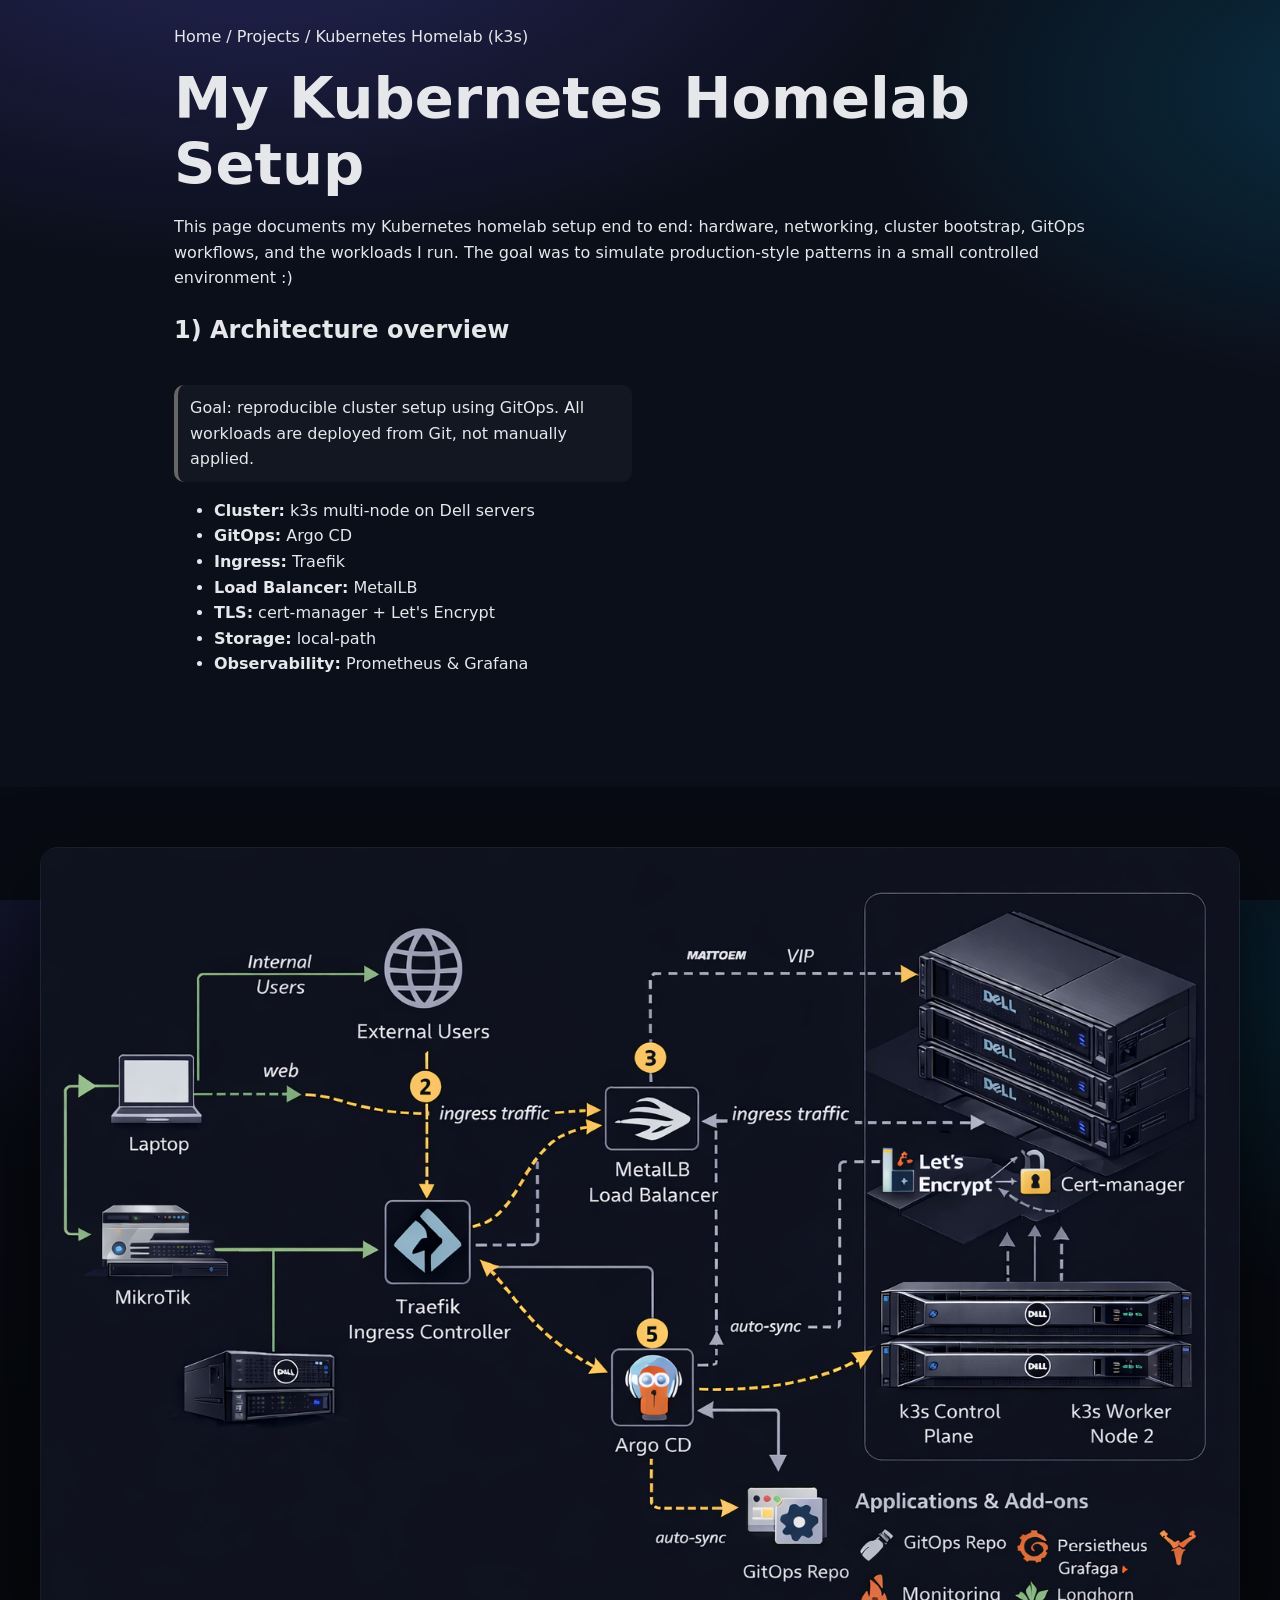
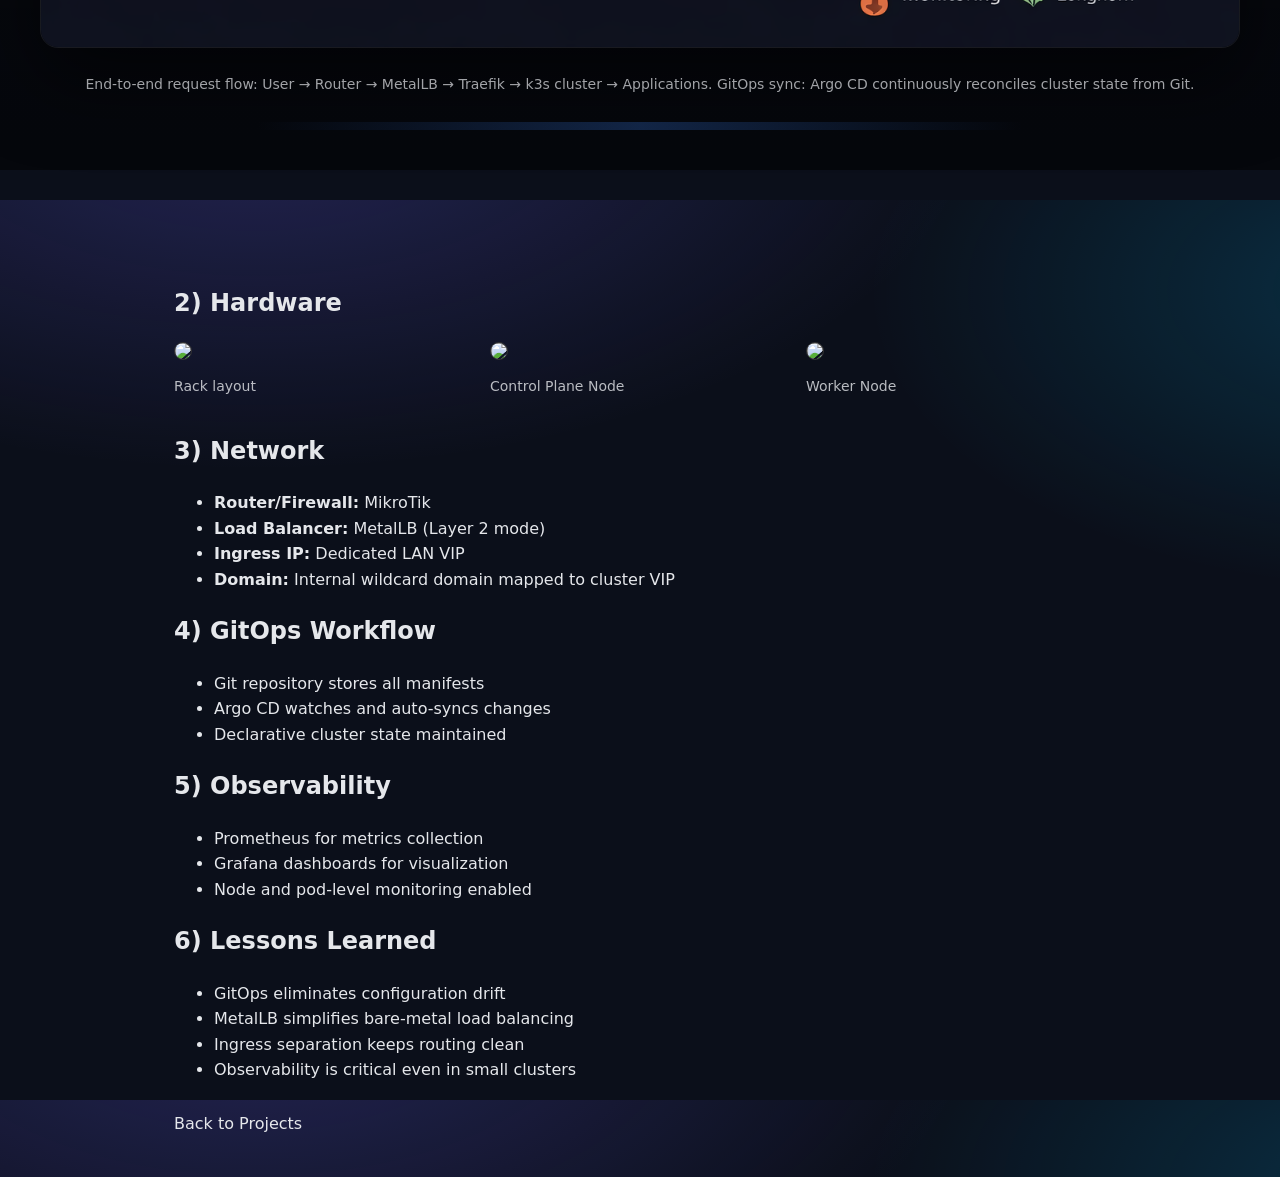
==== commit aebd22e9: "Update home-lab-k3s.html" ====
--- a/projects/home-lab-k3s.html
+++ b/projects/home-lab-k3s.html
@@ -134,7 +134,7 @@
 <p>
 This page documents my Kubernetes homelab setup end to end: hardware, networking,
 cluster bootstrap, GitOps workflows, and the workloads I run.
-The goal was to simulate production-style patterns in a controlled environment.
+The goal was to simulate production-style patterns in a small controlled environment :)
 </p>
 
 <h2>1) Architecture overview</h2>
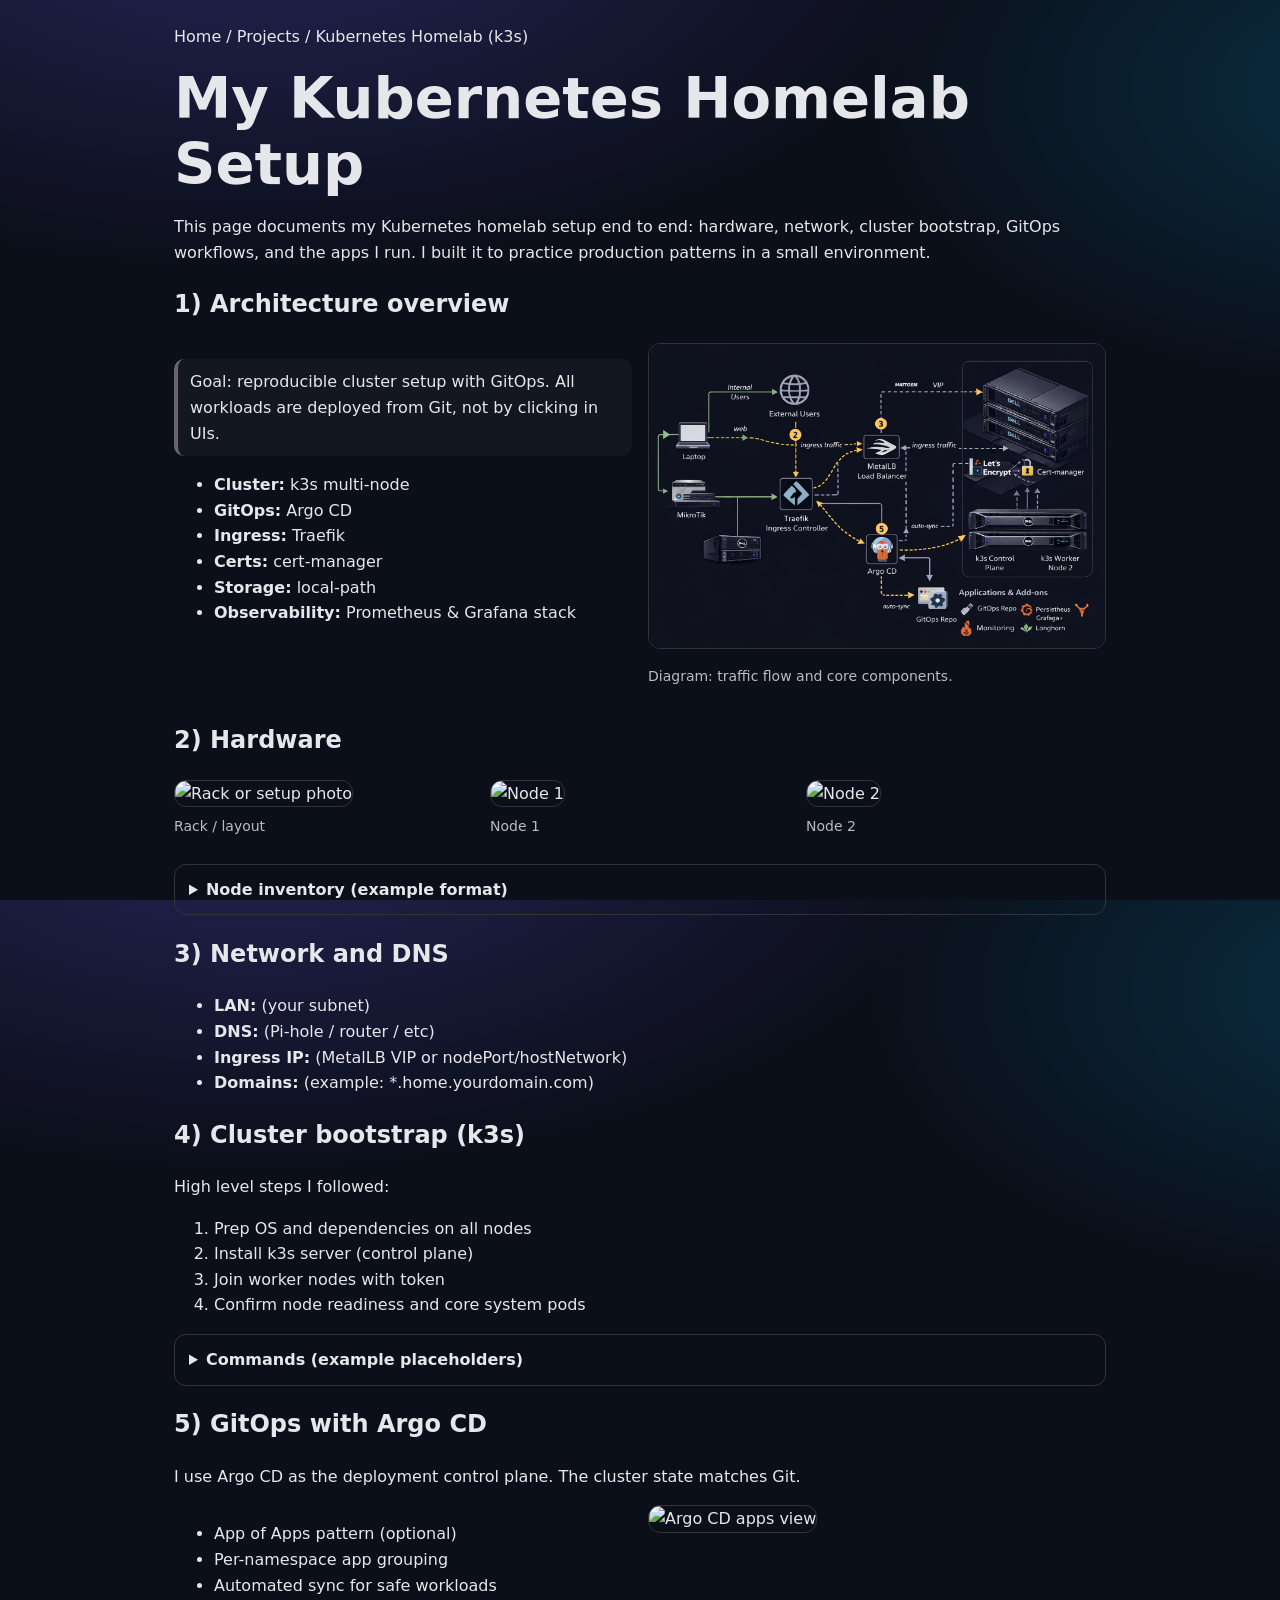
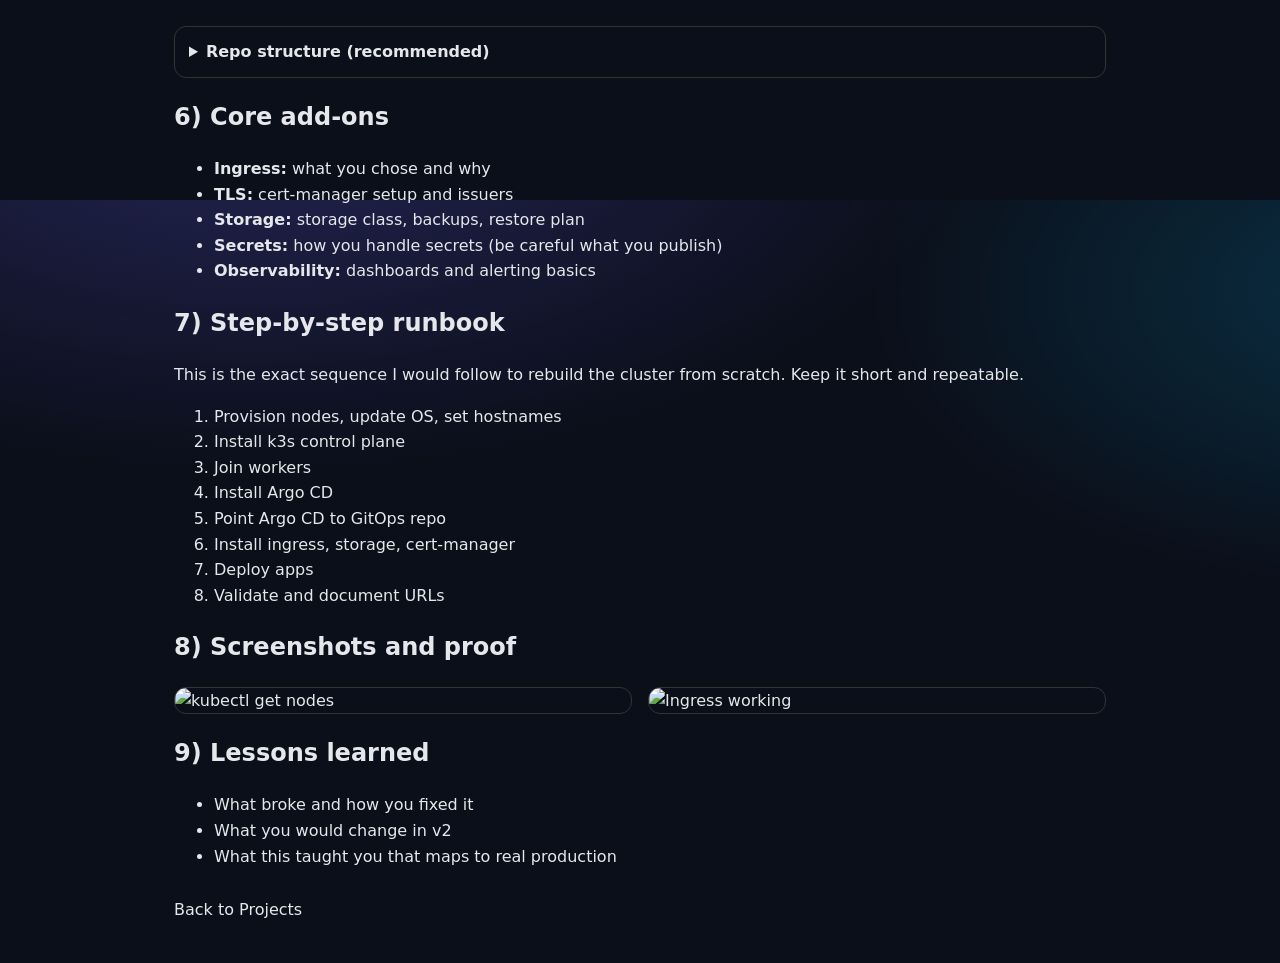
==== commit 9bf998fd: "Update home-lab-k3s.html" ====
--- a/projects/home-lab-k3s.html
+++ b/projects/home-lab-k3s.html
@@ -1,233 +1,208 @@
+
 <!doctype html>
 <html lang="en">
 <head>
-<meta charset="utf-8" />
-<meta name="viewport" content="width=device-width,initial-scale=1" />
-<title>Kubernetes Homelab (k3s) | Sanjay Khambam</title>
-
-<link rel="stylesheet" href="../style.css" />
-
-<style>
-.page { max-width: 980px; margin: 0 auto; padding: 24px; }
-.crumbs { margin-bottom: 16px; }
-.crumbs a { text-decoration: none; }
-
-.meta { display: flex; flex-wrap: wrap; gap: 8px; margin: 12px 0 24px; }
-.tag { border: 1px solid #444; border-radius: 999px; padding: 4px 10px; font-size: 14px; }
-
-.grid2 { display: grid; grid-template-columns: 1fr 1fr; gap: 16px; }
-.grid3 { display: grid; grid-template-columns: repeat(3, 1fr); gap: 16px; }
-
-@media (max-width: 860px) {
-  .grid2, .grid3 { grid-template-columns: 1fr; }
-}
-
-.img {
-  width: 100%;
-  border-radius: 12px;
-  border: 1px solid #333;
-}
-
-pre {
-  overflow: auto;
-  padding: 14px;
-  border-radius: 12px;
-  border: 1px solid #333;
-}
-
-code {
-  font-family: ui-monospace, SFMono-Regular, Menlo, Monaco, Consolas, "Courier New", monospace;
-}
-
-details {
-  border: 1px solid #333;
-  border-radius: 12px;
-  padding: 12px 14px;
-}
-
-details summary {
-  cursor: pointer;
-  font-weight: 600;
-}
-
-.callout {
-  border-left: 4px solid #666;
-  padding: 10px 12px;
-  background: rgba(255,255,255,0.03);
-  border-radius: 10px;
-}
-
-/* -------- FULL WIDTH DIAGRAM SECTION -------- */
-
-.diagram-section {
-  margin: 70px 0;
-  position: relative;
-  left: 50%;
-  right: 50%;
-  margin-left: -50vw;
-  margin-right: -50vw;
-  width: 100vw;
-  padding: 60px 0;
-  background: linear-gradient(to bottom, rgba(0,0,0,0.25), rgba(0,0,0,0.55));
-}
-
-.diagram-wrapper {
-  max-width: 1400px;
-  margin: 0 auto;
-  padding: 0 40px;
-}
-
-.diagram-full {
-  width: 100%;
-  height: auto;
-  border-radius: 18px;
-  box-shadow: 0 30px 80px rgba(0,0,0,0.6);
-  border: 1px solid rgba(255,255,255,0.08);
-  animation: fadeIn 0.8s ease-out;
-}
-
-.diagram-caption {
-  text-align: center;
-  margin-top: 18px;
-  opacity: 0.7;
-  font-size: 14px;
-}
-
-@keyframes fadeIn {
-  from { opacity: 0; transform: translateY(20px); }
-  to { opacity: 1; transform: translateY(0); }
-}
-
-/* subtle pulse highlight */
-.diagram-wrapper::after {
-  content: "";
-  position: absolute;
-  left: 50%;
-  transform: translateX(-50%);
-  width: 60%;
-  height: 8px;
-  bottom: 40px;
-  background: linear-gradient(90deg, transparent, #3b82f6, transparent);
-  opacity: 0.25;
-  animation: pulse 3s infinite;
-}
-
-@keyframes pulse {
-  0% { opacity: 0.15; }
-  50% { opacity: 0.4; }
-  100% { opacity: 0.15; }
-}
-</style>
+  <meta charset="utf-8" />
+  <meta name="viewport" content="width=device-width,initial-scale=1" />
+  <title>Kubernetes Homelab (k3s) | Sanjay Khambam</title>
+
+  <!-- Reuse your main CSS -->
+  <link rel="stylesheet" href="../style.css" />
+
+  <style>
+    /* Small page-only helpers if you need them */
+    .page { max-width: 980px; margin: 0 auto; padding: 24px; }
+    .crumbs { margin-bottom: 16px; }
+    .crumbs a { text-decoration: none; }
+    .meta { display: flex; flex-wrap: wrap; gap: 8px; margin: 12px 0 24px; }
+    .tag { border: 1px solid #444; border-radius: 999px; padding: 4px 10px; font-size: 14px; }
+    .grid2 { display: grid; grid-template-columns: 1fr 1fr; gap: 16px; }
+    .grid3 { display: grid; grid-template-columns: repeat(3, 1fr); gap: 16px; }
+    @media (max-width: 860px) { .grid2, .grid3 { grid-template-columns: 1fr; } }
+    .img { width: 100%; border-radius: 12px; border: 1px solid #333; }
+    pre { overflow: auto; padding: 14px; border-radius: 12px; border: 1px solid #333; }
+    code { font-family: ui-monospace, SFMono-Regular, Menlo, Monaco, Consolas, "Liberation Mono", "Courier New", monospace; }
+    details { border: 1px solid #333; border-radius: 12px; padding: 12px 14px; }
+    details summary { cursor: pointer; font-weight: 600; }
+    .callout { border-left: 4px solid #666; padding: 10px 12px; background: rgba(255,255,255,0.03); border-radius: 10px; }
+  </style>
 </head>
 
 <body>
-<main class="page">
-
-<div class="crumbs">
-  <a href="../index.html">Home</a> /
-  <a href="../index.html#projects">Projects</a> /
-  Kubernetes Homelab (k3s)
-</div>
-
-<h1>My Kubernetes Homelab Setup</h1>
-
-<p>
-This page documents my Kubernetes homelab setup end to end: hardware, networking,
-cluster bootstrap, GitOps workflows, and the workloads I run.
-The goal was to simulate production-style patterns in a small controlled environment :)
-</p>
-
-<h2>1) Architecture overview</h2>
-
-<div class="grid2">
-  <div>
-    <p class="callout">
-      Goal: reproducible cluster setup using GitOps.
-      All workloads are deployed from Git, not manually applied.
-    </p>
-
+  <main class="page">
+    <div class="crumbs">
+      <a href="../index.html">Home</a> / <a href="../index.html#projects">Projects</a> / Kubernetes Homelab (k3s)
+    </div>
+
+    <h1>My Kubernetes Homelab Setup</h1>
+    <p>
+      This page documents my Kubernetes homelab setup end to end: hardware, network, cluster bootstrap,
+      GitOps workflows, and the apps I run. I built it to practice production patterns in a small environment.
+    </p>
+
+
+    <h2>1) Architecture overview</h2>
+    <div class="grid2">
+      <div>
+        <p class="callout">
+          Goal: reproducible cluster setup with GitOps.
+          All workloads are deployed from Git, not by clicking in UIs.
+        </p>
+        <ul>
+          <li><strong>Cluster:</strong> k3s multi-node</li>
+          <li><strong>GitOps:</strong> Argo CD</li>
+          <li><strong>Ingress:</strong> Traefik</li>
+          <li><strong>Certs:</strong> cert-manager</li>
+          <li><strong>Storage:</strong> local-path</li>
+          <li><strong>Observability:</strong> Prometheus & Grafana stack</li>
+        </ul>
+      </div>
+      <div>
+        <img class="img" src="../projects/assests/architecture.png" alt="Homelab architecture diagram" />
+        <p style="opacity:0.8;font-size:14px;margin-top:8px;">Diagram: traffic flow and core components.</p>
+      </div>
+    </div>
+
+    <h2>2) Hardware</h2>
+    <div class="grid3">
+      <div>
+        <img class="img" src="../assets/projects/homelab-k3s/img/rack-front.jpg" alt="Rack or setup photo" />
+        <p style="opacity:0.8;font-size:14px;margin-top:8px;">Rack / layout</p>
+      </div>
+      <div>
+        <img class="img" src="../assets/projects/homelab-k3s/img/node-1.jpg" alt="Node 1" />
+        <p style="opacity:0.8;font-size:14px;margin-top:8px;">Node 1</p>
+      </div>
+      <div>
+        <img class="img" src="../assets/projects/homelab-k3s/img/node-2.jpg" alt="Node 2" />
+        <p style="opacity:0.8;font-size:14px;margin-top:8px;">Node 2</p>
+      </div>
+    </div>
+
+    <details style="margin-top:12px;">
+      <summary>Node inventory (example format)</summary>
+      <pre><code>Control plane:
+- node-cp-1: CPU, RAM, Disk, OS
+
+Workers:
+- node-w-1: CPU, RAM, Disk, OS
+- node-w-2: CPU, RAM, Disk, OS
+
+Network:
+- Router/firewall:
+- Switch:
+- DNS:</code></pre>
+    </details>
+
+    <h2>3) Network and DNS</h2>
     <ul>
-      <li><strong>Cluster:</strong> k3s multi-node on Dell servers</li>
-      <li><strong>GitOps:</strong> Argo CD</li>
-      <li><strong>Ingress:</strong> Traefik</li>
-      <li><strong>Load Balancer:</strong> MetalLB</li>
-      <li><strong>TLS:</strong> cert-manager + Let's Encrypt</li>
-      <li><strong>Storage:</strong> local-path</li>
-      <li><strong>Observability:</strong> Prometheus & Grafana</li>
+      <li><strong>LAN:</strong> (your subnet)</li>
+      <li><strong>DNS:</strong> (Pi-hole / router / etc)</li>
+      <li><strong>Ingress IP:</strong> (MetalLB VIP or nodePort/hostNetwork)</li>
+      <li><strong>Domains:</strong> (example: *.home.yourdomain.com)</li>
     </ul>
-  </div>
-</div>
-
-</main>
-
-<!-- FULL WIDTH DIAGRAM -->
-
-<section class="diagram-section">
-  <div class="diagram-wrapper">
-    <img
-      src="../projects/assests/architecture.png"
-      alt="Kubernetes Homelab Architecture Diagram"
-      class="diagram-full" />
-  </div>
-  <p class="diagram-caption">
-    End-to-end request flow: User → Router → MetalLB → Traefik → k3s cluster → Applications.  
-    GitOps sync: Argo CD continuously reconciles cluster state from Git.
-  </p>
-</section>
-
-<main class="page">
-
-<h2>2) Hardware</h2>
-
-<div class="grid3">
-  <div>
-    <img class="img" src="../assets/projects/homelab-k3s/img/rack-front.jpg" />
-    <p style="opacity:0.8;font-size:14px;margin-top:8px;">Rack layout</p>
-  </div>
-  <div>
-    <img class="img" src="../assets/projects/homelab-k3s/img/node-1.jpg" />
-    <p style="opacity:0.8;font-size:14px;margin-top:8px;">Control Plane Node</p>
-  </div>
-  <div>
-    <img class="img" src="../assets/projects/homelab-k3s/img/node-2.jpg" />
-    <p style="opacity:0.8;font-size:14px;margin-top:8px;">Worker Node</p>
-  </div>
-</div>
-
-<h2>3) Network</h2>
-<ul>
-  <li><strong>Router/Firewall:</strong> MikroTik</li>
-  <li><strong>Load Balancer:</strong> MetalLB (Layer 2 mode)</li>
-  <li><strong>Ingress IP:</strong> Dedicated LAN VIP</li>
-  <li><strong>Domain:</strong> Internal wildcard domain mapped to cluster VIP</li>
-</ul>
-
-<h2>4) GitOps Workflow</h2>
-<ul>
-  <li>Git repository stores all manifests</li>
-  <li>Argo CD watches and auto-syncs changes</li>
-  <li>Declarative cluster state maintained</li>
-</ul>
-
-<h2>5) Observability</h2>
-<ul>
-  <li>Prometheus for metrics collection</li>
-  <li>Grafana dashboards for visualization</li>
-  <li>Node and pod-level monitoring enabled</li>
-</ul>
-
-<h2>6) Lessons Learned</h2>
-<ul>
-  <li>GitOps eliminates configuration drift</li>
-  <li>MetalLB simplifies bare-metal load balancing</li>
-  <li>Ingress separation keeps routing clean</li>
-  <li>Observability is critical even in small clusters</li>
-</ul>
-
-<p style="margin-top:28px;">
-  <a href="../index.html#projects">Back to Projects</a>
-</p>
-
-</main>
+
+    <h2>4) Cluster bootstrap (k3s)</h2>
+    <p>High level steps I followed:</p>
+    <ol>
+      <li>Prep OS and dependencies on all nodes</li>
+      <li>Install k3s server (control plane)</li>
+      <li>Join worker nodes with token</li>
+      <li>Confirm node readiness and core system pods</li>
+    </ol>
+
+    <details>
+      <summary>Commands (example placeholders)</summary>
+      <pre><code># Control plane
+curl -sfL https://get.k3s.io | sh -
+
+# Get node token
+sudo cat /var/lib/rancher/k3s/server/node-token
+
+# Worker
+curl -sfL https://get.k3s.io | K3S_URL="https://&lt;cp-ip&gt;:6443" K3S_TOKEN="&lt;token&gt;" sh -
+
+# Verify
+kubectl get nodes -o wide
+kubectl get pods -A</code></pre>
+    </details>
+
+    <h2>5) GitOps with Argo CD</h2>
+    <p>
+      I use Argo CD as the deployment control plane. The cluster state matches Git.
+    </p>
+
+    <div class="grid2">
+      <div>
+        <ul>
+          <li>App of Apps pattern (optional)</li>
+          <li>Per-namespace app grouping</li>
+          <li>Automated sync for safe workloads</li>
+        </ul>
+      </div>
+      <div>
+        <img class="img" src="../assets/projects/homelab-k3s/screenshots/argocd-apps.png" alt="Argo CD apps view" />
+      </div>
+    </div>
+
+    <details style="margin-top:12px;">
+      <summary>Repo structure (recommended)</summary>
+      <pre><code>homelab-gitops/
+  clusters/
+    home/
+      apps/
+        argocd/
+        ingress/
+        cert-manager/
+        monitoring/
+        apps/
+      bootstrap/
+  charts/
+  README.md</code></pre>
+    </details>
+
+    <h2>6) Core add-ons</h2>
+    <ul>
+      <li><strong>Ingress:</strong> what you chose and why</li>
+      <li><strong>TLS:</strong> cert-manager setup and issuers</li>
+      <li><strong>Storage:</strong> storage class, backups, restore plan</li>
+      <li><strong>Secrets:</strong> how you handle secrets (be careful what you publish)</li>
+      <li><strong>Observability:</strong> dashboards and alerting basics</li>
+    </ul>
+
+    <h2>7) Step-by-step runbook</h2>
+    <p>
+      This is the exact sequence I would follow to rebuild the cluster from scratch.
+      Keep it short and repeatable.
+    </p>
+
+    <ol>
+      <li>Provision nodes, update OS, set hostnames</li>
+      <li>Install k3s control plane</li>
+      <li>Join workers</li>
+      <li>Install Argo CD</li>
+      <li>Point Argo CD to GitOps repo</li>
+      <li>Install ingress, storage, cert-manager</li>
+      <li>Deploy apps</li>
+      <li>Validate and document URLs</li>
+    </ol>
+
+    <h2>8) Screenshots and proof</h2>
+    <div class="grid2">
+      <img class="img" src="../assets/projects/homelab-k3s/screenshots/kubectl-nodes.png" alt="kubectl get nodes" />
+      <img class="img" src="../assets/projects/homelab-k3s/screenshots/ingress.png" alt="Ingress working" />
+    </div>
+
+    <h2>9) Lessons learned</h2>
+    <ul>
+      <li>What broke and how you fixed it</li>
+      <li>What you would change in v2</li>
+      <li>What this taught you that maps to real production</li>
+    </ul>
+
+    <p style="margin-top:28px;">
+      <a href="../index.html#projects">Back to Projects</a>
+    </p>
+  </main>
 </body>
 </html>
